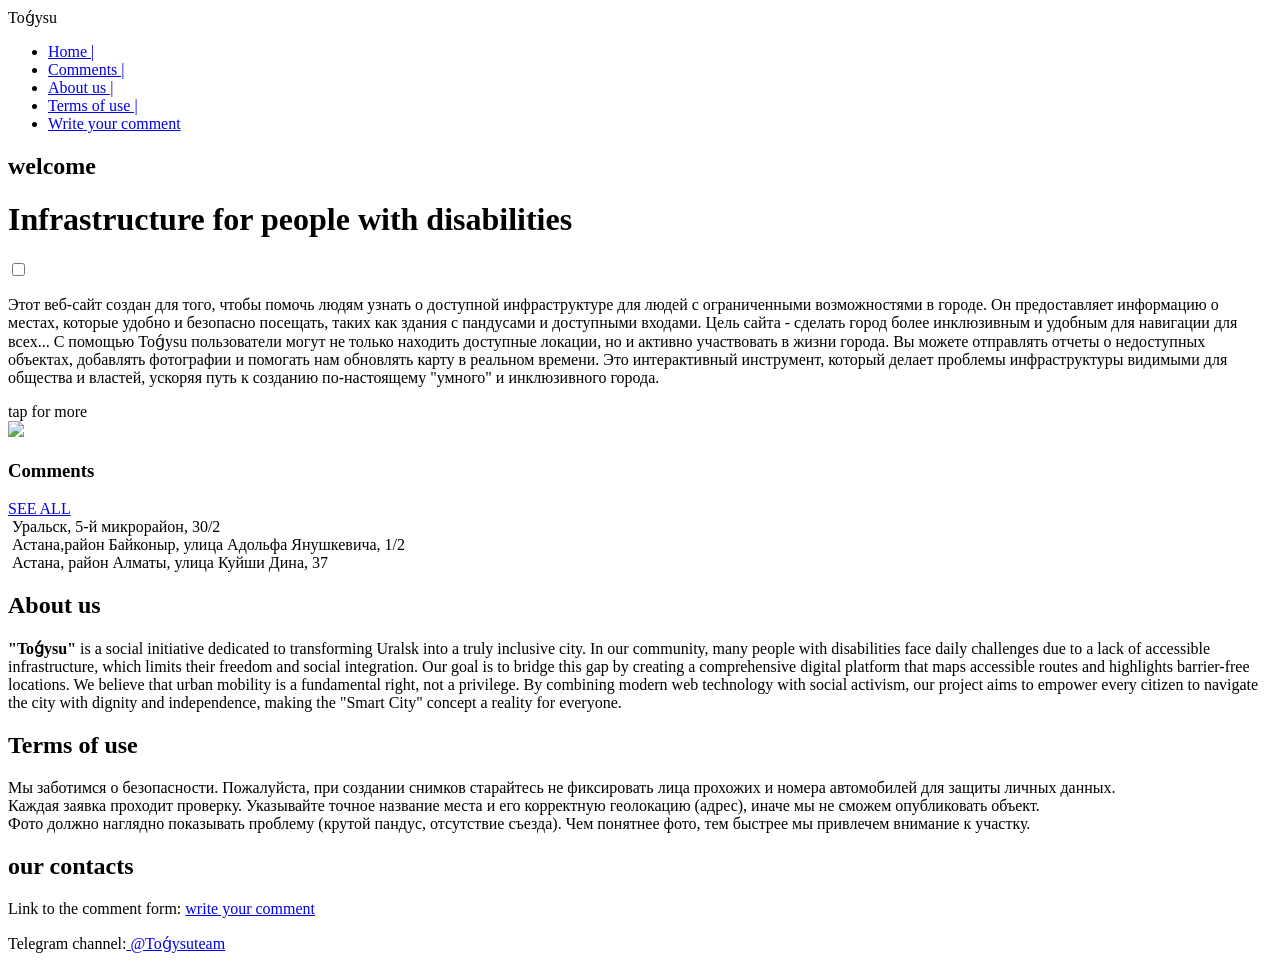
==== index.html @ ad3a80f7 "Update index.html" ====
<!DOCTYPE html>
<html lang="en">
<head>
    <meta charset="UTF-8">
    <meta name="viewport" content="width=device-width, initial-scale=1.0">
    <title>Infrastructure for people with disabilities</title>
    <script src="https://cdn.jsdelivr.net/npm/@tensorflow/tfjs"></script>
<script src="https://cdn.jsdelivr.net/npm/@tensorflow-models/coco-ssd"></script>

    <link rel="stylesheet" href="css/main.css">
</head>

<body>
    <div id="home" class="wrapper">
   <header class="container">
    <section class="id"><span class="logo"> Toǵysu</span>
    <nav>
        <ul>
            <li><a href="#home">Home  |</a></li>
            <li><a href="#comments">Comments  |</a></li>
            <li><a href="#about">About us  |</a></li>
            <li><a href="#terms">Terms of use  |</a></li>
            <li class="btn"><a href="#form"> Write your comment  </a></li>
        </ul>
    </nav>
</header>
<div class="hero container" data-reveal>
   <div class="hero--info" data-reveal>
    <h2>welcome</h2>
    <h1>Infrastructure for people with disabilities</h1>
    
    <input type="checkbox" id="text-toggle" class="toggle-input">
    
    <p class="text-content">
        Этот веб-сайт создан для того, чтобы помочь людям узнать о доступной инфраструктуре для людей с ограниченными возможностями в городе. Он предоставляет информацию о местах, которые удобно и безопасно посещать, таких как здания с пандусами и доступными входами. Цель сайта - сделать город более инклюзивным и удобным для навигации для всех...
        <span class="more-text"> 
            С помощью Toǵysu пользователи могут не только находить доступные локации, но и активно участвовать в жизни города. Вы можете отправлять отчеты о недоступных объектах, добавлять фотографии и помогать нам обновлять карту в реальном времени. Это интерактивный инструмент, который делает проблемы инфраструктуры видимыми для общества и властей, ускоряя путь к созданию по-настоящему "умного" и инклюзивного города.
        </span> 
    </p>
    
    <label for="text-toggle" class="btn">tap for more</label>
</div>
</section>
    <img src="C:\Users\Admin\Downloads\5300894837686443917 (2).webp"> 
</div>


    <div id="comments" class="container container-trending" data-reveal>
    
     <h3> Comments </h3>
    <a href="more.html" class="see-all"> SEE ALL</a>

    <div class="games">
        <div class="block">
            <img src="5359579179629877660.jpg" alt="">
            <span>Уральск, 5-й микрорайон, 30/2</span>
        </div>
        <div class="block">
            <img src="5361835033892689414.jpg" alt="">
            <span>Астана,район Байконыр, улица Адольфа Янушкевича, 1/2 </span>
        </div>
        <div class="block">
            <img src="5361835033892689412.jpg" alt="">
            <span> Астана, район Алматы, улица Куйши Дина, 37 
</span>
        </div>
        
    </div>
    
</div>
<div id="about" class="container big-text" >
    <h2> About us</h2>
    <p><b> "Toǵysu"</b> is a social initiative dedicated to transforming Uralsk into a truly inclusive city. In our community, many people with disabilities face daily challenges due to a lack of accessible infrastructure, which limits their freedom and social integration. Our goal is to bridge this gap by creating a comprehensive digital platform that maps accessible routes and highlights barrier-free locations. We believe that urban mobility is a fundamental right, not a privilege. By combining modern web technology with social activism, our project aims to empower every citizen to navigate the city with dignity and independence, making the "Smart City" concept a reality for everyone.</p>
</div>
<div class="container banner" data-reveal>
    <h2>Terms of use</h2>
 <div id="terms" class="terms">
    <div class="rules"> 
        <span>Мы заботимся о безопасности. Пожалуйста, при создании снимков старайтесь не фиксировать лица прохожих и номера автомобилей для защиты личных данных.</span>
    </div>

    <div class="rules"> 
        <span>Каждая заявка проходит проверку. Указывайте точное название места и его корректную геолокацию (адрес), иначе мы не сможем опубликовать объект.</span> 
    </div>

    <div class="rules"> 
        <span>Фото должно наглядно показывать проблему (крутой пандус, отсутствие съезда). Чем понятнее фото, тем быстрее мы привлечем внимание к участку.</span> 
    </div>

</div>
<div id="form" class="contacts" data-reveal> 
    <h2>our contacts</h2>
    <div class="form-link">  <p> Link to the comment form: <span><a href="https://dnxx6fyv.forms.app/bezymyannaya-forma"> write your comment </a></span>  </p>
   </div>
   <div class="teg"> <p> Telegram channel:<span><a href="https://t.me/Togysuteam"> @Toǵysuteam </a> </span>  </p>
   </div>
</div>
</div>
<script 
src="https://bot.jaicp.com/chatwidget/TwPglVoL:10b509827405f76565b2442eabb01452f3006299/justwidget.js" async>

 
document.addEventListener("DOMContentLoaded", function () {
    var items = document.querySelectorAll("[data-reveal]");
    if (!("IntersectionObserver" in window)) {
        items.forEach(function (el) { el.classList.add("is-visible"); });
        return;
    }

    var observer = new IntersectionObserver(function (entries) {
        entries.forEach(function (entry) {
            if (entry.isIntersecting) {
                entry.target.classList.add("is-visible");
                observer.unobserve(entry.target);
            }
        });
    }, { threshold: 0.14, rootMargin: "0px 0px -40px 0px" });

    items.forEach(function (el) { observer.observe(el); });
});
</script>
</body>
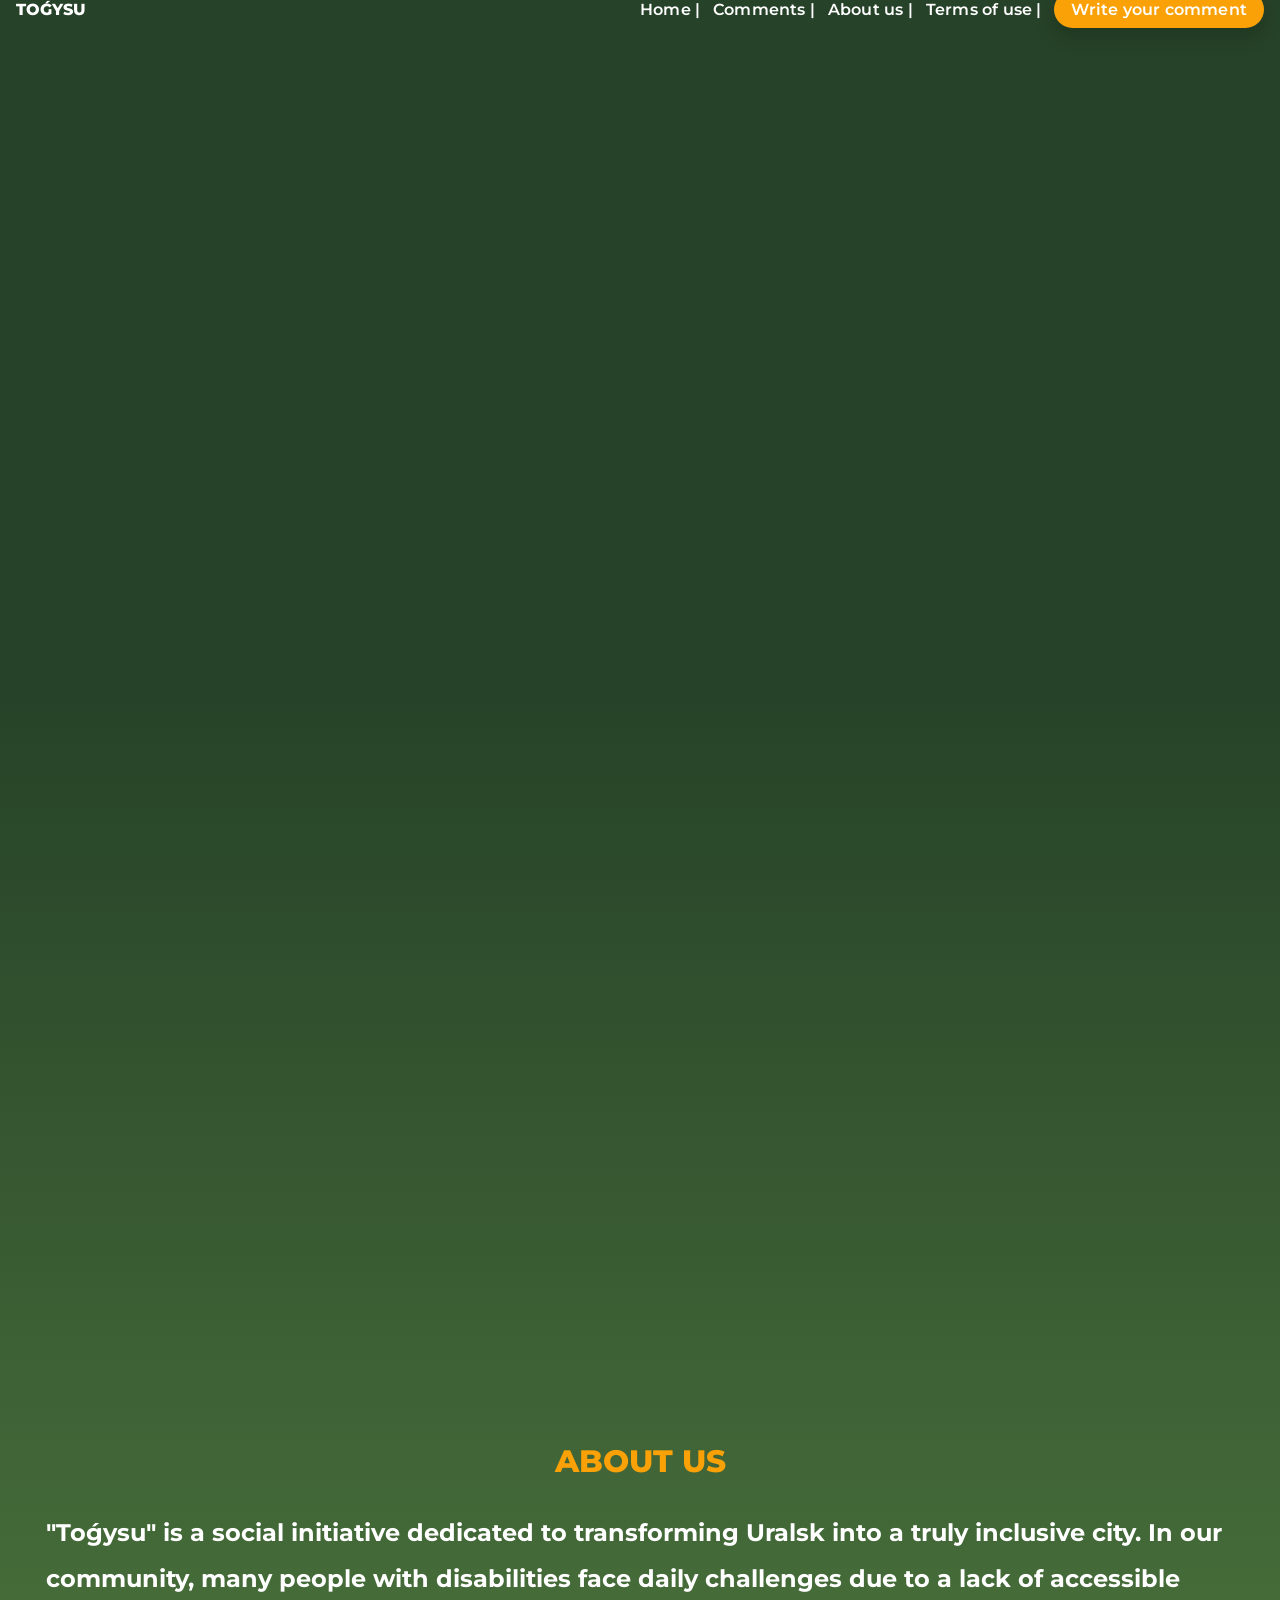
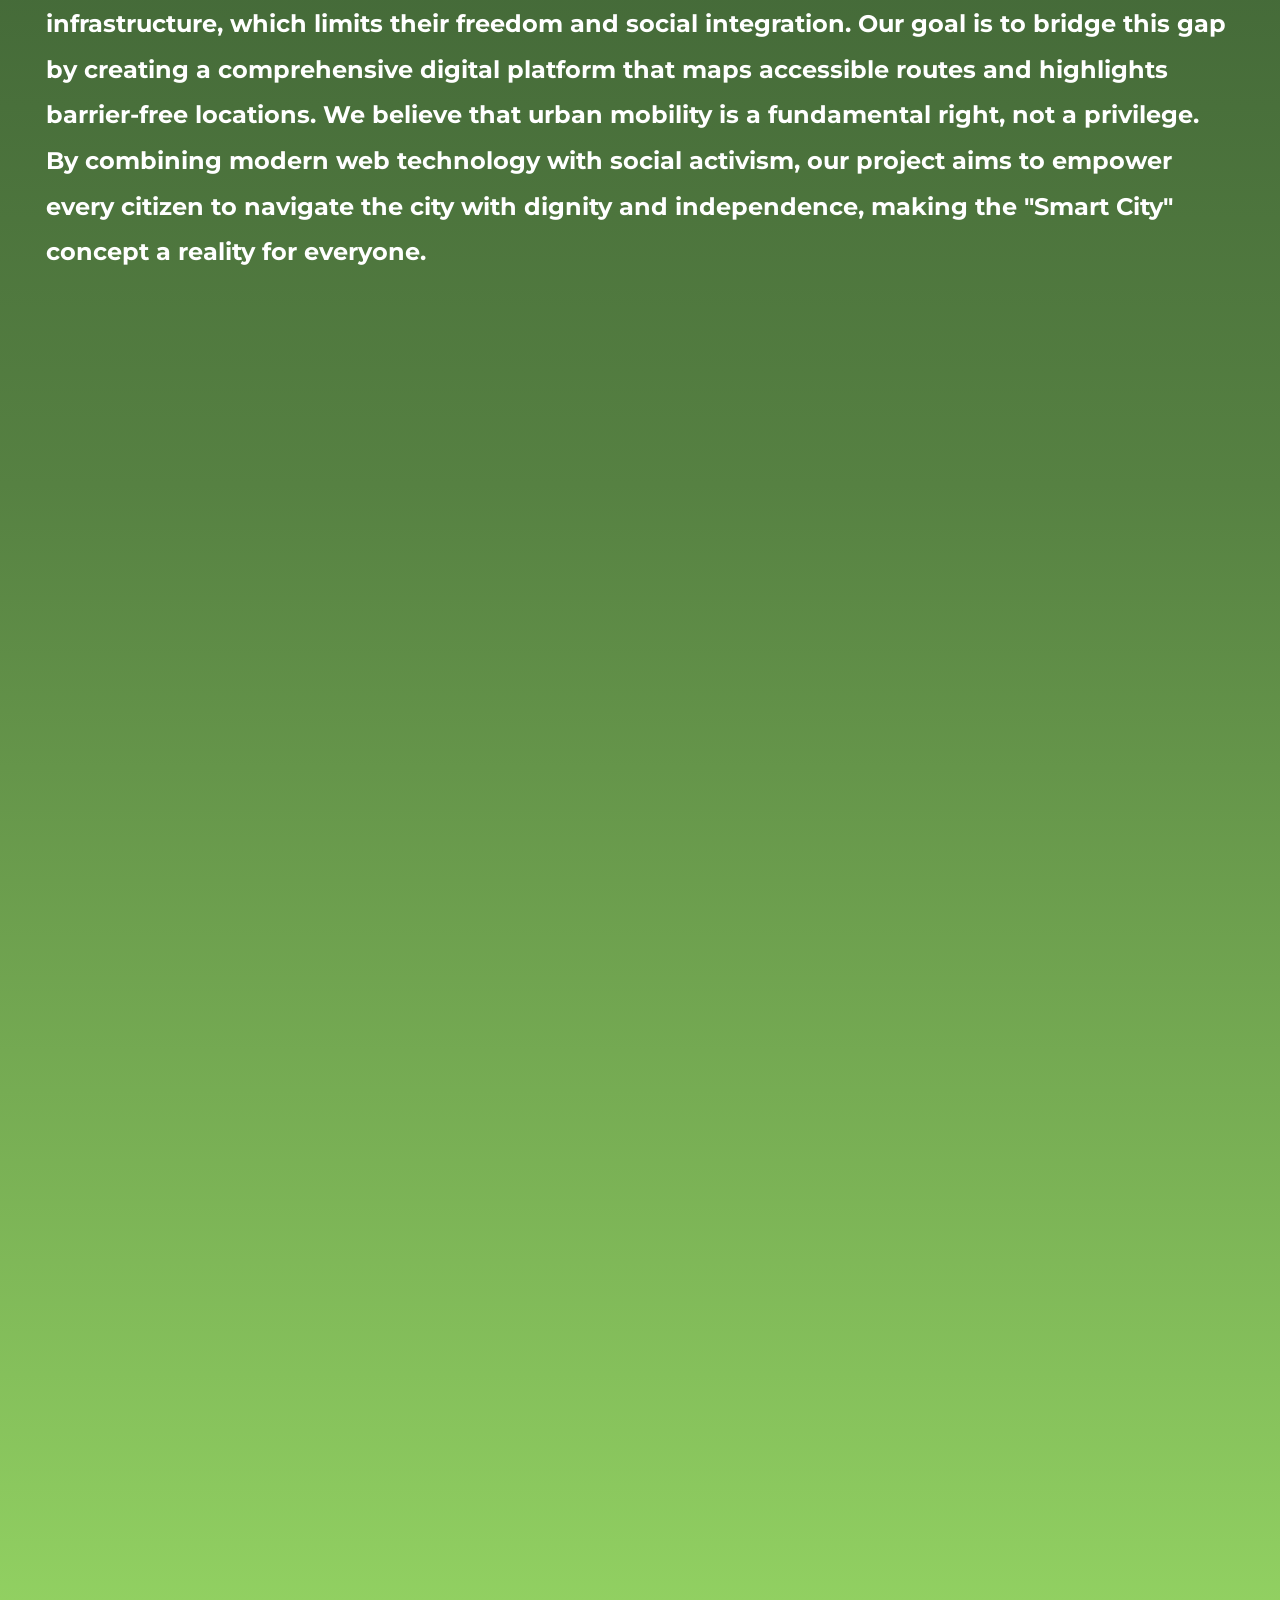
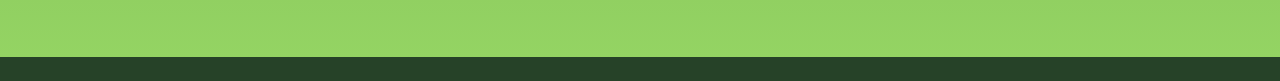
==== commit bfabf869: "Update index.html" ====
--- a/index.html
+++ b/index.html
@@ -7,7 +7,7 @@
     <script src="https://cdn.jsdelivr.net/npm/@tensorflow/tfjs"></script>
 <script src="https://cdn.jsdelivr.net/npm/@tensorflow-models/coco-ssd"></script>
 
-    <link rel="stylesheet" href="css/main.css">
+    <link rel="stylesheet" href="main.css">
 </head>
 
 <body>
@@ -41,7 +41,7 @@
     <label for="text-toggle" class="btn">tap for more</label>
 </div>
 </section>
-    <img src="C:\Users\Admin\Downloads\5300894837686443917 (2).webp"> 
+    <img src="5300894837686443917 (1).webp"> 
 </div>
 
 
@@ -51,15 +51,15 @@
     <a href="more.html" class="see-all"> SEE ALL</a>
 
     <div class="games">
-        <div class="block">
+        <div class="block" data-reveal>
             <img src="5359579179629877660.jpg" alt="">
             <span>Уральск, 5-й микрорайон, 30/2</span>
         </div>
-        <div class="block">
+        <div class="block" data-reveal>
             <img src="5361835033892689414.jpg" alt="">
             <span>Астана,район Байконыр, улица Адольфа Янушкевича, 1/2 </span>
         </div>
-        <div class="block">
+        <div class="block" data-reveal>
             <img src="5361835033892689412.jpg" alt="">
             <span> Астана, район Алматы, улица Куйши Дина, 37 
 </span>
--- a/main.css
+++ b/main.css
@@ -0,0 +1,512 @@
+@import url('https://fonts.googleapis.com/css2?family=Montserrat:ital,wght@0,100..900;1,100..900&family=Ubuntu:ital,wght@0,300;0,400;0,500;0,700;1,300;1,400;1,500;1,700&display=swap');
+ 
+
+* {
+    margin: 0;
+    padding: 0;
+  }
+  html {
+    scroll-behavior: smooth;
+}
+
+   body { 
+font-family: "Montserrat", sans-serif;
+font-weight: 400;
+color:#fff;
+font-size: 16px;
+} 
+a { text-decoration:none; }
+img {
+    max-width:100%;
+    height: auto;
+}
+
+html {
+    -webkit-text-size-adjust: 100%;
+    text-size-adjust: 100%;
+}
+
+body {
+    overflow-x: hidden;
+    background: linear-gradient(0deg, rgba(148, 212, 99, 1) 0%, rgba(86, 129, 66, 1) 36%, rgba(38, 66, 40, 1) 79%);
+}
+
+    .wrapper { 
+    background: transparent;
+ width: 100%;
+    }
+
+    .container {
+        width: 100%;
+        max-width: 1400px;
+        margin: 0 auto;
+        padding: 0 16px;
+        box-sizing: border-box;
+    }
+    header {
+        padding: 50px 0;
+    }
+ header .logo {
+    text-transform: uppercase;
+    font-size: 29;
+    font-weight: 800; }
+    header nav {
+        float: right;
+        width:50%;
+    }
+    header nav ul {
+        list-style: none;
+        display: flex;
+        justify-content: space-between;
+        z-index: 2;
+        position: relative;
+    }
+
+    header nav ul li {
+        display:inline-block;
+    }
+
+    header nav ul li a {
+        text-decoration: none;
+        color:#fff;
+        font-weight: 600;
+        letter-spacing: 0.2px;
+        transition: color 0.3s ease;
+    }
+    header nav ul li:not(.active):not(.btn) a:hover {
+border-bottom: 5px solid #faa107;
+    } 
+
+header nav ul li.btn a{
+   background:#faa107;
+   padding: 9px 17px;
+   border-radius: 999px;
+   transition: all 500ms ease; 
+   box-shadow: 0 8px 20px rgba(0, 0, 0, 0.18);
+}
+header nav ul li.btn a:hover 
+{ background:#a44e08; }
+
+.hero {
+    padding-bottom: 100px;
+    position:relative;
+    z-index: 1;
+}
+
+.hero--info {
+    width:530px;
+    padding-top: 70px;
+}
+
+.hero--info h2 {
+    color:#a44e08;
+    font-size:20px;
+    font-weight:600;
+}
+.hero--info h1 {
+    font-size:50px;
+    font-weight:600;
+    line-height: 1.12;
+    text-wrap: balance;
+}
+
+.toggle-input {
+    display: none;
+}
+
+
+.more-text {
+    display: block;
+    max-height: 0;
+    opacity: 0;
+    overflow: hidden;
+    transition: all 0.6s ease;
+}
+
+
+.toggle-input:checked ~ .text-content .more-text {
+    max-height: 500px; 
+    opacity: 1;
+    margin-top: 10px;
+}
+
+.toggle-input:checked ~ .btn {
+    display: none;
+}
+
+.hero--info p {
+    font-weight: 500;
+    line-height: 170%;
+    margin: 30px 0;
+    max-width: 65ch;
+}
+
+.hero--info .btn {
+    display: inline-block;
+    background: #faa107;
+    color: #fff;
+    border-radius: 50px;
+    padding: 15px 30px;
+    border: 0;
+    cursor: pointer; 
+    transition: transform 0.3s ease, box-shadow 0.3s ease, background-color 0.3s ease;
+    font-size: 17px;
+    text-align: center;
+}
+.hero--info .btn:hover {
+    cursor:pointer;
+    transform: translateY(-2px);
+    box-shadow: 0 12px 24px rgba(0, 0, 0, 0.25);
+}
+
+.hero img {
+    position:absolute;
+    top: 100px;
+    right: 180px;
+    width: 500px;
+    transition: all 500ms ease;
+}
+ .hero img:hover 
+{
+transform: scale(1.10);}
+
+.games .block img {
+     width: 100%;
+     max-width: 450px;
+     height: 310px;
+    border-radius: 20px;
+    margin: 0 auto;
+    object-fit: cover;
+    transition: transform 0.4s ease, filter 0.4s ease;
+}
+
+.container-trending {
+    padding-top: 50px ;
+}
+.container-trending h3 {
+    font-weight:600;
+    font-size: 31px;  
+    text-transform: uppercase;
+}
+.container-trending .see-all {
+    color: #fff;
+    background:#0e2d0a;
+    border-radius: 20px;
+    padding:12px 23px;
+    float: left;
+    display: block;
+    transition: all 500ms ease;
+    margin-top: 40px;
+ }
+    .container-trending .see-all:hover 
+{ background:#a44e08; 
+transform: scale(1.10);}
+.container-trending .games {
+    display: flex;
+    flex-wrap: wrap;
+    justify-content: space-between;
+    width:100%;
+    padding: 50px 0;
+}
+.container-trending .games .block {
+    width: 23.5%; 
+    margin-bottom: 30px;
+    background: rgba(255, 255, 255, 0.08);
+    backdrop-filter: blur(5px);
+    -webkit-backdrop-filter: blur(5px);
+    border: 1px solid rgba(255, 255, 255, 0.15);
+    border-radius: 20px;
+    padding: 14px;
+    box-shadow: 0 10px 26px rgba(0, 0, 0, 0.2);
+    transition: transform 0.3s ease, box-shadow 0.3s ease;
+}
+.container-trending .games .block:hover {
+    transform: translateY(-6px);
+    box-shadow: 0 16px 30px rgba(0, 0, 0, 0.24);
+}
+
+.container-trending .games .block:hover img {
+    transform: scale(1.03);
+    filter: saturate(1.05);
+}
+.container-trending .games span { 
+    display:block;
+    text-align: center;
+    margin-top: 20px;
+font-size: 22px;
+line-height: 1.45; }
+    .container-trending .games span img {
+        position:relative;
+        top: 5px;
+        margin-right: 7px;
+    }
+    .big-text h2 {
+        margin-top: 0;
+        text-align: center;
+          font-weight:800;
+    font-size: 31px;
+      text-transform: uppercase;
+      color:#faa107;
+    }
+    .big-text p {
+     font-weight:700;
+    line-height: 190%;
+    margin: 30px;
+font-size: 24px; }
+
+.banner {
+    padding: 80px 0;
+}
+ .banner h2 {
+       text-align: center;
+          font-weight:800;
+    font-size: 31px;
+      text-transform: uppercase;
+      margin-bottom: 50px;
+      color: #faa107;
+ }
+ .banner p {
+   font-weight:500;
+    line-height: 170%;
+    margin: 30px;
+font-size: 20px;
+ }
+ .banner img {
+    width: 100%;
+    height: auto;
+ }
+ .terms {
+    display: flex;
+    justify-content: space-between;
+    gap: 30px;
+    max-width: 1500px;
+    margin: 0 auto;
+ }
+ .rules { 
+    flex: 1;
+    background:rgba(255, 255, 255, 0.1) ;
+    padding: 20px;
+    border-radius: 16px;
+    line-height: 1.5;
+    border: 1px solid rgba(255, 255, 255, 0.13);
+    box-shadow: 0 8px 20px rgba(0, 0, 0, 0.15);
+ }
+ .rules span{
+    display: block;
+    font-weight:600;
+    line-height: 170%;
+    margin: 10px 30px;
+font-size: 30px;
+ }
+ .contacts {
+    margin-top: 80px;
+    text-align: left;
+    flex: 1;
+    background:rgba(255, 255, 255, 0.1) ;
+    padding: 20px;
+    border-radius: 16px;
+    border: 1px solid rgba(255, 255, 255, 0.13);
+    box-shadow: 0 8px 20px rgba(0, 0, 0, 0.15);
+ }
+.teg {
+    flex: 1;
+    background:rgba(255, 255, 255, 0.1) ;
+    padding: 20px;
+    border-radius: 14px;
+}
+ .teg p {
+    color: #fff;
+    font-size: 30px;
+    font-weight: 700;
+ margin-bottom: 0 ;
+ line-height: 1;
+
+ }
+ .teg span {
+    font-size: 40px;
+    font-weight: 700 ;
+    color: #fff;
+    margin: 5px 20px;
+    color:#faa107;
+ }
+ .form-link {
+    flex: 1;
+    background:rgba(255, 255, 255, 0.1) ;
+    padding: 20px;
+    border-radius: 14px;
+    margin-top: 20px;
+ }
+
+[data-reveal] {
+    opacity: 0;
+    transform: translateY(24px);
+    transition: opacity 0.7s ease, transform 0.7s ease;
+    will-change: opacity, transform;
+}
+
+[data-reveal].is-visible {
+    opacity: 1;
+    transform: translateY(0);
+}
+ .form-link p {
+color: #fff;
+    font-size: 30px;
+    font-weight: 700;
+ margin-bottom: 0;
+ line-height: 1;
+
+ }
+ .form-link span {
+     font-size: 40px;
+    font-weight: 700 ;
+    color: #fff;
+    margin: 5px 20px;
+    color:#faa107;
+ }
+ 
+@media (max-width: 768px) {
+.container {
+    padding-left: 20px;
+    padding-right: 10px;
+}
+    header {
+        padding: 50px 0;
+    }
+
+    header nav {
+        float: none;
+        width: 100%;
+    }
+
+     header nav ul {
+        flex-direction: row;
+        flex-wrap: wrap; 
+        justify-content: flex-start;
+        column-gap: 10px;
+        row-gap: 14px; 
+        margin-top: 10px;
+    }
+
+    .hero {
+        padding-bottom: 40px;
+    }
+
+    .hero--info {
+        width: auto;
+        padding-top: 30px;
+    }
+
+    .hero--info h2 {
+        font-size: 16px;
+    }
+
+    .hero--info h1 {
+        font-size: 32px;
+    }
+
+    .hero--info p {
+        margin: 16px 0;
+        font-size: 15px;
+        line-height: 1.6;
+    }
+
+    .hero--info .btn {
+        font-size: 15px;
+        padding: 12px 22px;
+    }
+
+    .hero img {
+        display: none;
+    }
+
+    .container-trending {
+        padding-top: 28px;
+    }
+
+    .container-trending h3 {
+        font-size: 22px;
+    }
+
+    .container-trending .see-all {
+        float: none;
+        margin-top: 12px;
+        width: fit-content;
+        margin-bottom: 20px;
+    }
+
+    .container-trending .games {
+        flex-direction: column;
+        align-items: center;
+        gap: 24px;
+        padding: 24px 0;
+    }
+
+    .container-trending .games .block {
+        width: 100%;
+        max-width: 450px;
+    }
+
+    .container-trending .games span {
+        font-size: 17px;
+        margin-top: 14px;
+    }
+
+    .big-text h2 {
+        font-size: 22px;
+    }
+
+    .big-text p {
+        font-size: 15px;
+        margin: 16px;
+        line-height: 1.8;
+    }
+
+    .banner {
+        padding: 40px 0;
+    }
+
+    .banner h2 {
+        font-size: 22px;
+        margin-bottom: 20px;
+    }
+
+    .banner p {
+        font-size: 16px;
+        margin: 16px;
+    }
+
+    .terms {
+        flex-direction: column;
+        gap: 20px;
+    }
+
+    .rules span {
+        font-size: 15px;
+        margin: 10px 0;
+    }
+
+    .contacts {
+        margin-top: 40px;
+    }
+
+    .teg p {
+        font-size: 15px;
+        line-height: 1.4;
+        margin-bottom: 8px;
+    }
+
+    .teg span {
+        font-size: 18px;
+        margin: 5px 0;
+    }
+
+    .form-link p {
+        font-size: 15px;
+        line-height: 1.5;
+    }
+
+    .form-link span {
+        font-size: 18px;
+        margin: 5px 0;
+    }
+}
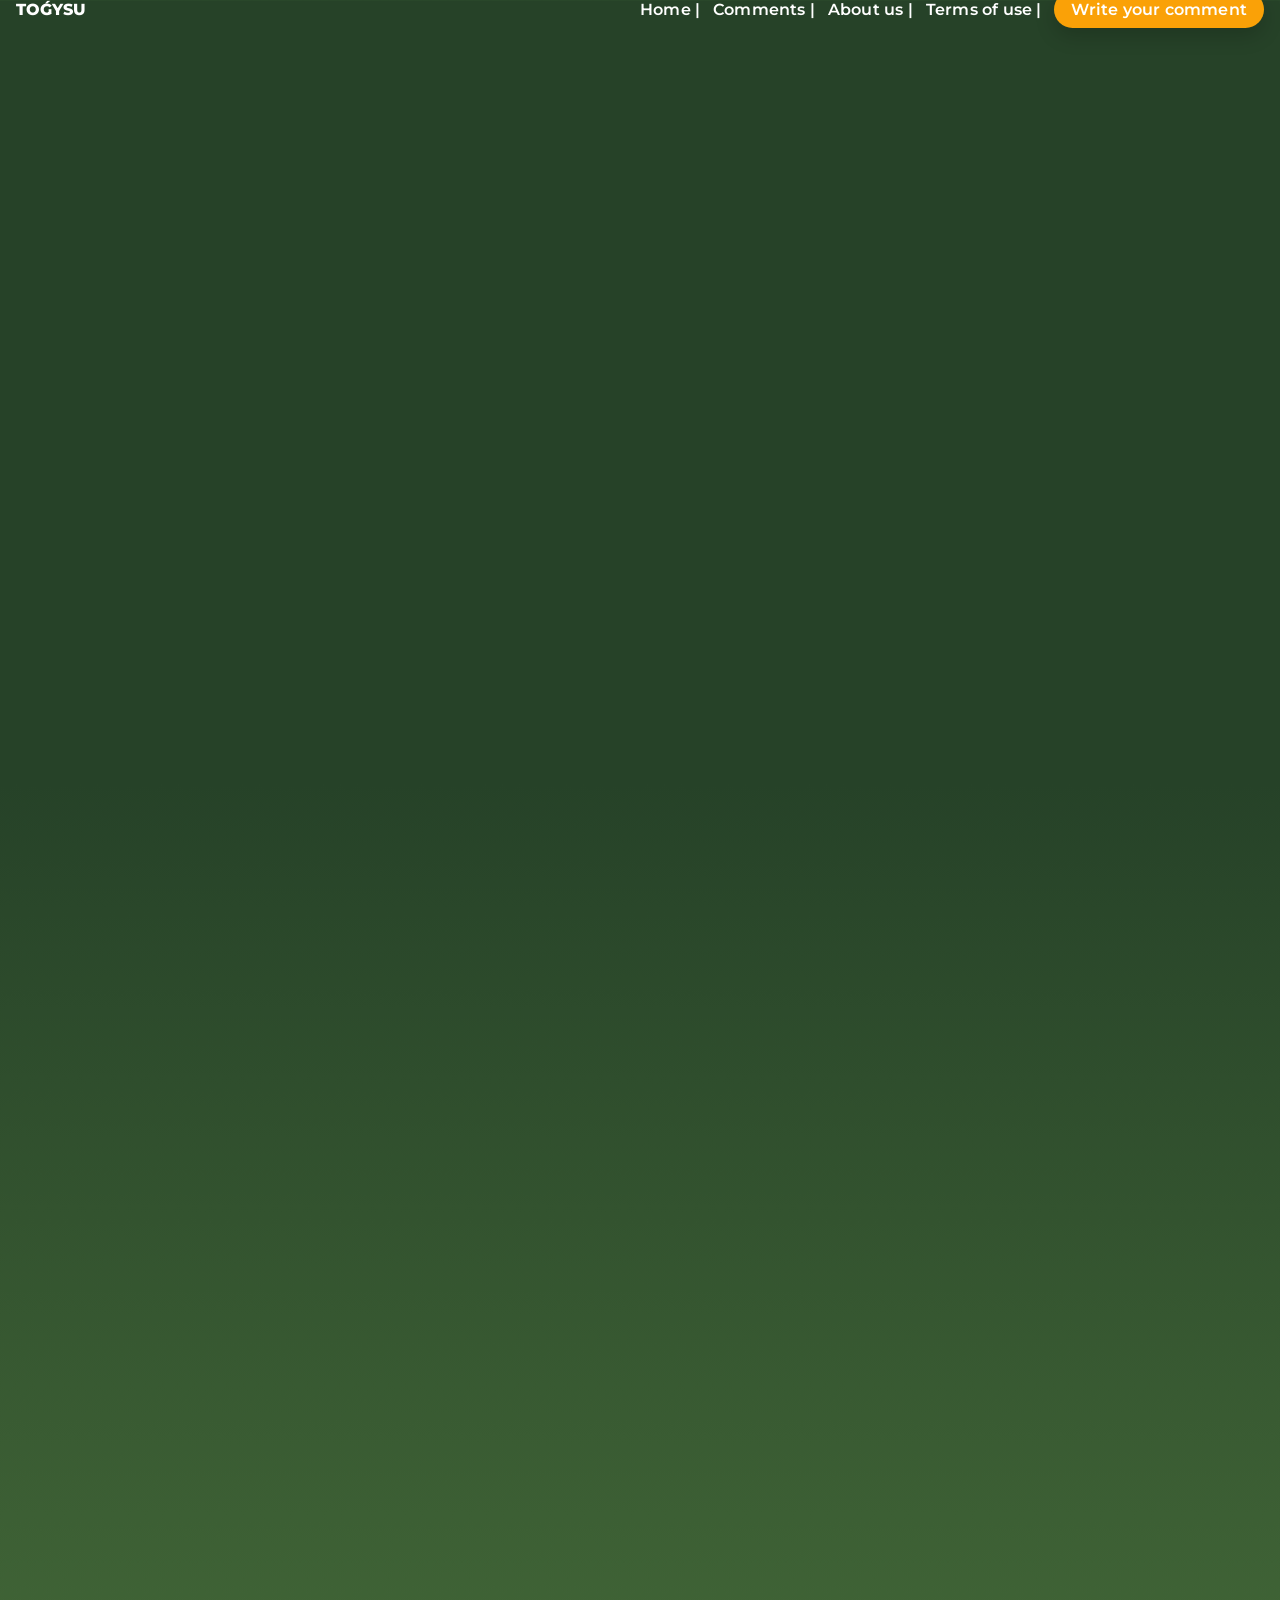
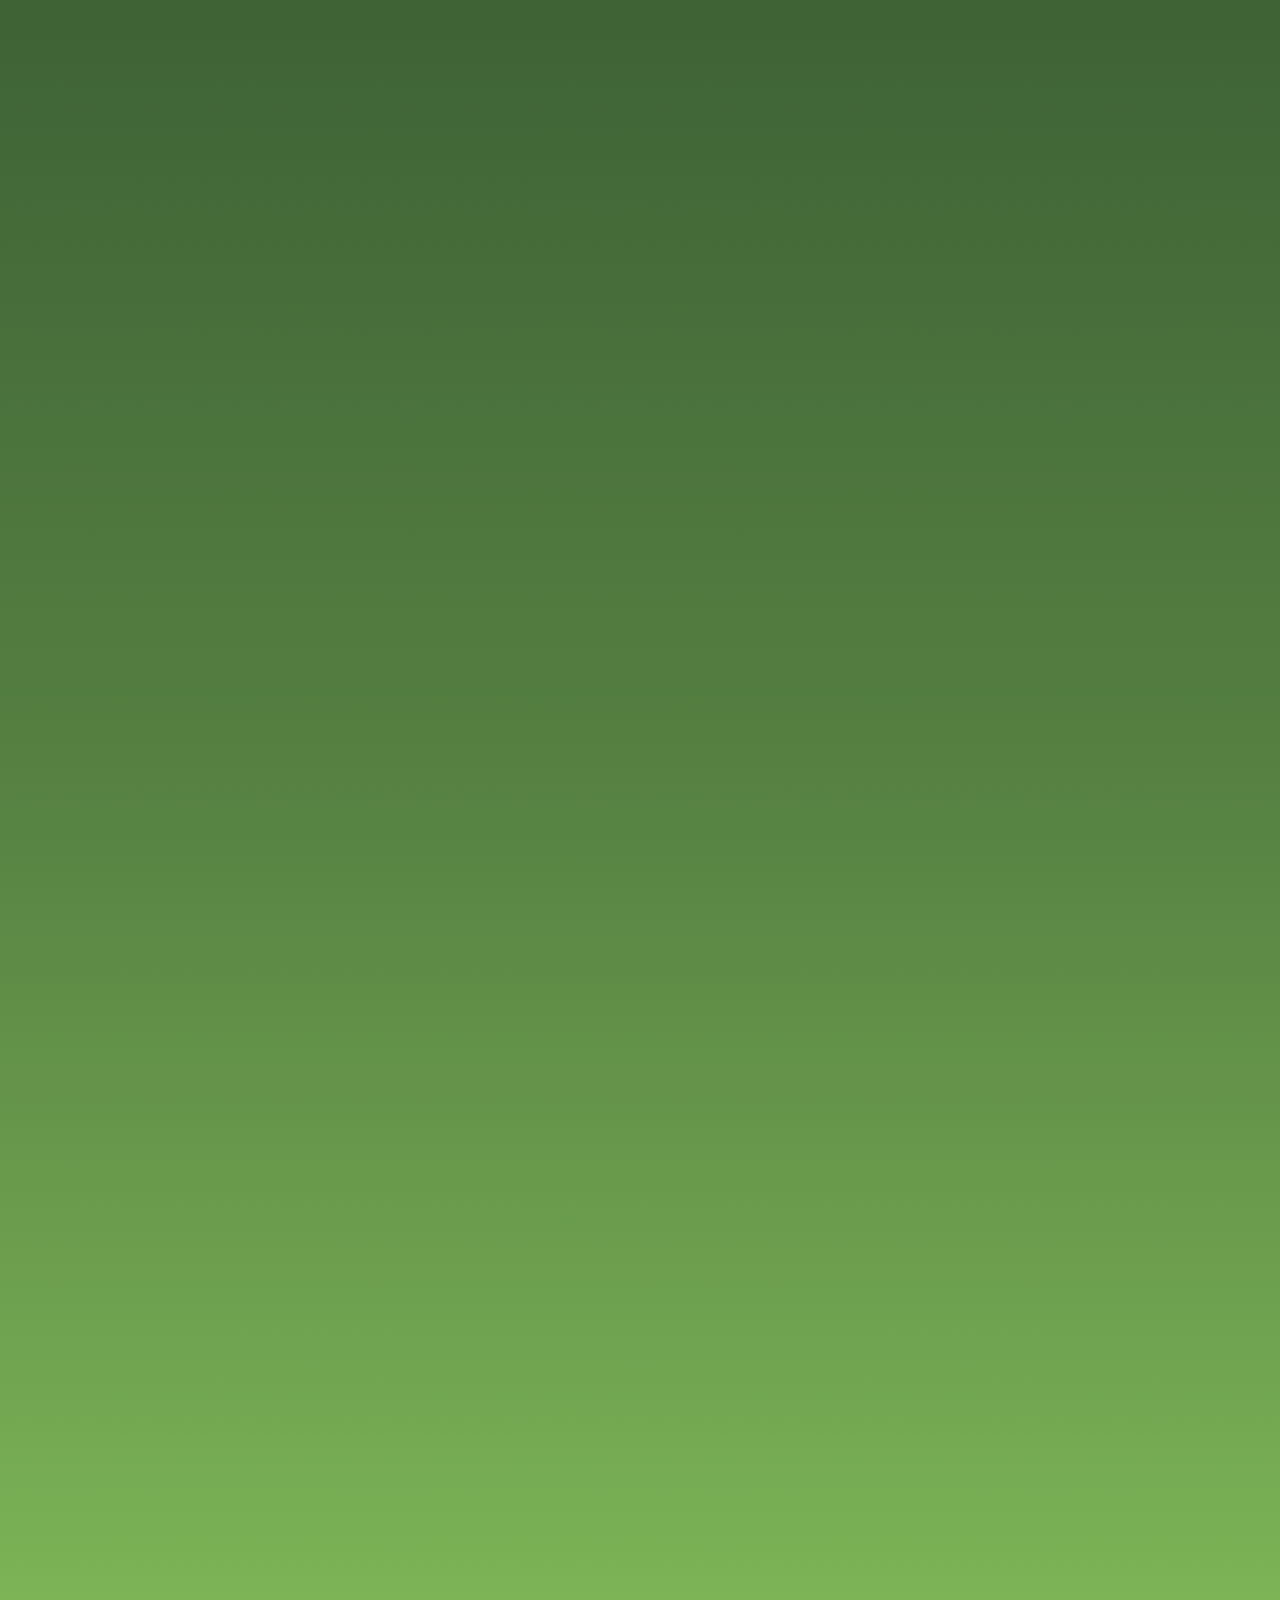
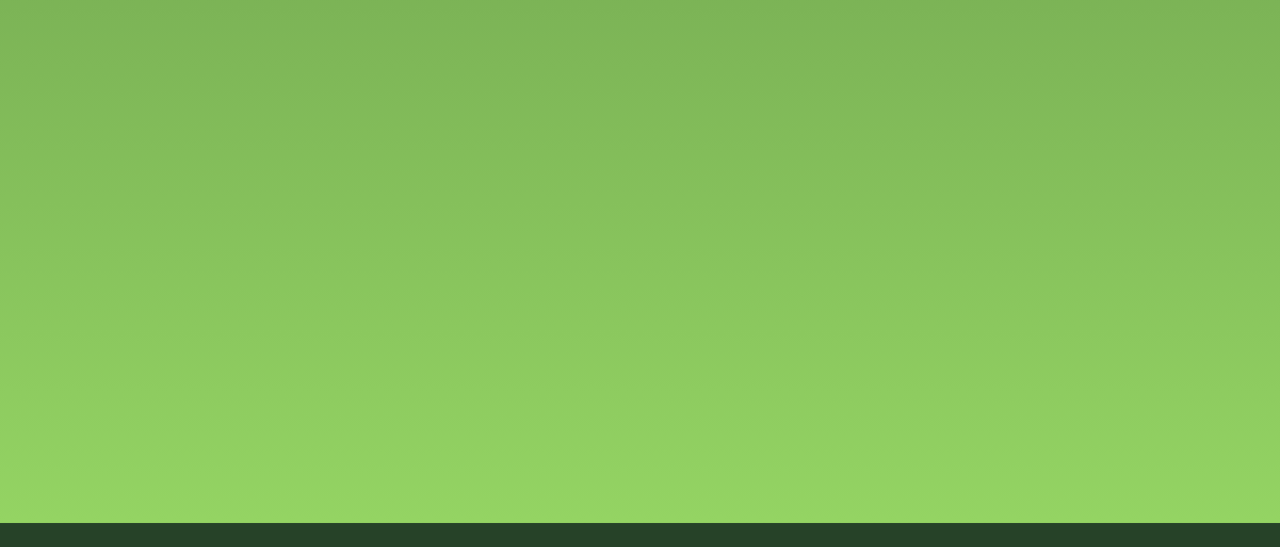
==== commit 5c8de023: "Update index.html" ====
--- a/index.html
+++ b/index.html
@@ -16,16 +16,16 @@
     <section class="id"><span class="logo"> Toǵysu</span>
     <nav>
         <ul>
-            <li><a href="#home">Home  |</a></li>
-            <li><a href="#comments">Comments  |</a></li>
-            <li><a href="#about">About us  |</a></li>
-            <li><a href="#terms">Terms of use  |</a></li>
-            <li class="btn"><a href="#form"> Write your comment  </a></li>
+            <li><a href="#home">Home |</a></li>
+            <li><a href="#comments">Comments |</a></li>
+            <li><a href="#about">About us |</a></li>
+            <li><a href="#terms">Terms of use |</a></li>
+            <li class="btn"><a href="#form"> Write your comment</a></li>
         </ul>
     </nav>
 </header>
 <div class="hero container" data-reveal>
-   <div class="hero--info" data-reveal>
+   <div class="hero--info">
     <h2>welcome</h2>
     <h1>Infrastructure for people with disabilities</h1>
     
@@ -48,29 +48,32 @@
     <div id="comments" class="container container-trending" data-reveal>
     
      <h3> Comments </h3>
-    <a href="more.html" class="see-all"> SEE ALL</a>
+    
 
     <div class="games">
-        <div class="block" data-reveal>
+        <div class="block">
+            <img src="5359579179629877662.jpg" alt="">
+            <span>Уральск, Проспект Абулхаир хана, 87/1</span>
+        </div>
+        <div class="block">
             <img src="5359579179629877660.jpg" alt="">
             <span>Уральск, 5-й микрорайон, 30/2</span>
         </div>
-        <div class="block" data-reveal>
+        <div class="block">
             <img src="5361835033892689414.jpg" alt="">
             <span>Астана,район Байконыр, улица Адольфа Янушкевича, 1/2 </span>
         </div>
-        <div class="block" data-reveal>
+        <div class="block">
             <img src="5361835033892689412.jpg" alt="">
             <span> Астана, район Алматы, улица Куйши Дина, 37 
 </span>
         </div>
-        
+        <a href="more.html" class="see-all"> SEE ALL</a>
     </div>
-    
 </div>
-<div id="about" class="container big-text" >
+<div id="about" class="container big-text" data-reveal>
     <h2> About us</h2>
-    <p><b> "Toǵysu"</b> is a social initiative dedicated to transforming Uralsk into a truly inclusive city. In our community, many people with disabilities face daily challenges due to a lack of accessible infrastructure, which limits their freedom and social integration. Our goal is to bridge this gap by creating a comprehensive digital platform that maps accessible routes and highlights barrier-free locations. We believe that urban mobility is a fundamental right, not a privilege. By combining modern web technology with social activism, our project aims to empower every citizen to navigate the city with dignity and independence, making the "Smart City" concept a reality for everyone.</p>
+    <p><b> «Toǵysu»</b>  — это социальная инициатива, направленная на превращение Уральска в по-настоящему инклюзивный город. В нашем сообществе многие люди с инвалидностью ежедневно сталкиваются с трудностями из-за отсутствия доступной инфраструктуры, что ограничивает их свободу и социальную интеграцию. Наша цель — преодолеть этот разрыв, создав комплексную цифровую платформу, которая отображает доступные маршруты и выделяет безбарьерные места. Мы считаем, что городская мобильность — это фундаментальное право, а не привилегия. Сочетая современные веб-технологии с социальной активностью, наш проект направлен на то, чтобы дать возможность каждому гражданину с достоинством и независимостью передвигаться по городу, воплощая концепцию «умного города» в реальность для всех.</p>
 </div>
 <div class="container banner" data-reveal>
     <h2>Terms of use</h2>
@@ -88,18 +91,16 @@
     </div>
 
 </div>
-<div id="form" class="contacts" data-reveal> 
+<div id="form" class="contacts"> 
     <h2>our contacts</h2>
-    <div class="form-link">  <p> Link to the comment form: <span><a href="https://dnxx6fyv.forms.app/bezymyannaya-forma"> write your comment </a></span>  </p>
+   <div class="teg">  <p> Link to the comment form: <span><a href="https://dnxx6fyv.forms.app/bezymyannaya-forma"> Tap the link </a></span>  </p>
    </div>
-   <div class="teg"> <p> Telegram channel:<span><a href="https://t.me/Togysuteam"> @Toǵysuteam </a> </span>  </p>
+    <div class="teg"><p> Telegram channel:<span><a href="https://t.me/Togysuteam"> @Toǵysuteam </a> </span>  </p>
    </div>
 </div>
 </div>
 <script 
 src="https://bot.jaicp.com/chatwidget/TwPglVoL:10b509827405f76565b2442eabb01452f3006299/justwidget.js" async>
-
- 
 document.addEventListener("DOMContentLoaded", function () {
     var items = document.querySelectorAll("[data-reveal]");
     if (!("IntersectionObserver" in window)) {
@@ -117,6 +118,6 @@
     }, { threshold: 0.14, rootMargin: "0px 0px -40px 0px" });
 
     items.forEach(function (el) { observer.observe(el); });
-});
+})
 </script>
 </body>
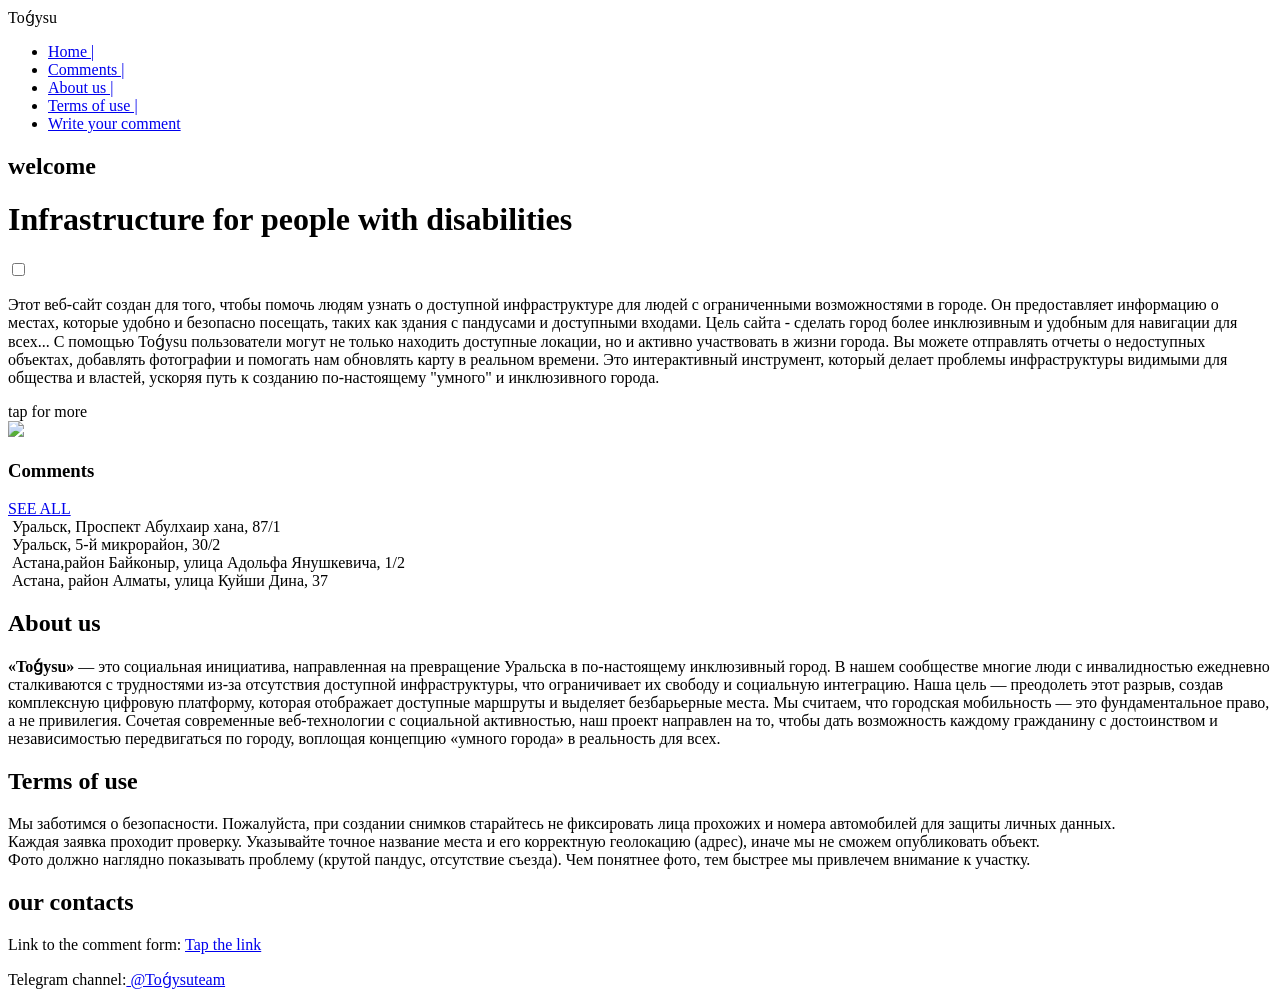
==== commit ae35b578: "Update index.html" ====
--- a/index.html
+++ b/index.html
@@ -7,14 +7,15 @@
     <script src="https://cdn.jsdelivr.net/npm/@tensorflow/tfjs"></script>
 <script src="https://cdn.jsdelivr.net/npm/@tensorflow-models/coco-ssd"></script>
 
-    <link rel="stylesheet" href="main.css">
+    <link rel="stylesheet" href="css/main.css">
 </head>
 
 <body>
     <div id="home" class="wrapper">
-   <header class="container">
-    <section class="id"><span class="logo"> Toǵysu</span>
-    <nav>
+   <header class="site-header">
+    <div class="container header-inner">
+    <section class="id"><span class="logo"> Toǵysu</span></section>
+    <nav aria-label="Основная навигация">
         <ul>
             <li><a href="#home">Home |</a></li>
             <li><a href="#comments">Comments |</a></li>
@@ -23,6 +24,7 @@
             <li class="btn"><a href="#form"> Write your comment</a></li>
         </ul>
     </nav>
+    </div>
 </header>
 <div class="hero container" data-reveal>
    <div class="hero--info">
@@ -40,35 +42,34 @@
     
     <label for="text-toggle" class="btn">tap for more</label>
 </div>
-</section>
-    <img src="5300894837686443917 (1).webp"> 
+    <img src="C:\Users\Admin\Downloads\5300894837686443917 (1).webp"> 
 </div>
 
 
     <div id="comments" class="container container-trending" data-reveal>
-    
-     <h3> Comments </h3>
-    
+    <div class="comments-head">
+     <h3 data-reveal> Comments </h3>
+     <a href="more.html" class="see-all" data-reveal> SEE ALL</a>
+    </div>
 
     <div class="games">
-        <div class="block">
+        <div class="block" data-reveal>
             <img src="5359579179629877662.jpg" alt="">
             <span>Уральск, Проспект Абулхаир хана, 87/1</span>
         </div>
-        <div class="block">
+        <div class="block" data-reveal>
             <img src="5359579179629877660.jpg" alt="">
             <span>Уральск, 5-й микрорайон, 30/2</span>
         </div>
-        <div class="block">
+        <div class="block" data-reveal>
             <img src="5361835033892689414.jpg" alt="">
             <span>Астана,район Байконыр, улица Адольфа Янушкевича, 1/2 </span>
         </div>
-        <div class="block">
+        <div class="block" data-reveal>
             <img src="5361835033892689412.jpg" alt="">
             <span> Астана, район Алматы, улица Куйши Дина, 37 
 </span>
         </div>
-        <a href="more.html" class="see-all"> SEE ALL</a>
     </div>
 </div>
 <div id="about" class="container big-text" data-reveal>
@@ -76,32 +77,44 @@
     <p><b> «Toǵysu»</b>  — это социальная инициатива, направленная на превращение Уральска в по-настоящему инклюзивный город. В нашем сообществе многие люди с инвалидностью ежедневно сталкиваются с трудностями из-за отсутствия доступной инфраструктуры, что ограничивает их свободу и социальную интеграцию. Наша цель — преодолеть этот разрыв, создав комплексную цифровую платформу, которая отображает доступные маршруты и выделяет безбарьерные места. Мы считаем, что городская мобильность — это фундаментальное право, а не привилегия. Сочетая современные веб-технологии с социальной активностью, наш проект направлен на то, чтобы дать возможность каждому гражданину с достоинством и независимостью передвигаться по городу, воплощая концепцию «умного города» в реальность для всех.</p>
 </div>
 <div class="container banner" data-reveal>
-    <h2>Terms of use</h2>
+    <h2 data-reveal>Terms of use</h2>
  <div id="terms" class="terms">
-    <div class="rules"> 
+    <div class="rules" data-reveal> 
         <span>Мы заботимся о безопасности. Пожалуйста, при создании снимков старайтесь не фиксировать лица прохожих и номера автомобилей для защиты личных данных.</span>
     </div>
 
-    <div class="rules"> 
+    <div class="rules" data-reveal> 
         <span>Каждая заявка проходит проверку. Указывайте точное название места и его корректную геолокацию (адрес), иначе мы не сможем опубликовать объект.</span> 
     </div>
 
-    <div class="rules"> 
+    <div class="rules" data-reveal> 
         <span>Фото должно наглядно показывать проблему (крутой пандус, отсутствие съезда). Чем понятнее фото, тем быстрее мы привлечем внимание к участку.</span> 
     </div>
 
 </div>
-<div id="form" class="contacts"> 
-    <h2>our contacts</h2>
-   <div class="teg">  <p> Link to the comment form: <span><a href="https://dnxx6fyv.forms.app/bezymyannaya-forma"> Tap the link </a></span>  </p>
+<div id="form" class="contacts" data-reveal> 
+    <h2 data-reveal>our contacts</h2>
+   <div class="teg" data-reveal>  <p> Link to the comment form: <span><a href="https://dnxx6fyv.forms.app/bezymyannaya-forma"> Tap the link </a></span>  </p>
    </div>
-    <div class="teg"><p> Telegram channel:<span><a href="https://t.me/Togysuteam"> @Toǵysuteam </a> </span>  </p>
+    <div class="teg" data-reveal><p> Telegram channel:<span><a href="https://t.me/Togysuteam"> @Toǵysuteam </a> </span>  </p>
    </div>
 </div>
 </div>
 <script 
 src="https://bot.jaicp.com/chatwidget/TwPglVoL:10b509827405f76565b2442eabb01452f3006299/justwidget.js" async>
+
+</script>
+<script>
 document.addEventListener("DOMContentLoaded", function () {
+    var bar = document.querySelector(".site-header");
+    if (bar) {
+        var onScroll = function () {
+            bar.classList.toggle("is-scrolled", window.scrollY > 12);
+        };
+        onScroll();
+        window.addEventListener("scroll", onScroll, { passive: true });
+    }
+
     var items = document.querySelectorAll("[data-reveal]");
     if (!("IntersectionObserver" in window)) {
         items.forEach(function (el) { el.classList.add("is-visible"); });
@@ -115,9 +128,9 @@
                 observer.unobserve(entry.target);
             }
         });
-    }, { threshold: 0.14, rootMargin: "0px 0px -40px 0px" });
+    }, { threshold: 0.12, rootMargin: "0px 0px -32px 0px" });
 
     items.forEach(function (el) { observer.observe(el); });
-})
+});
 </script>
 </body>
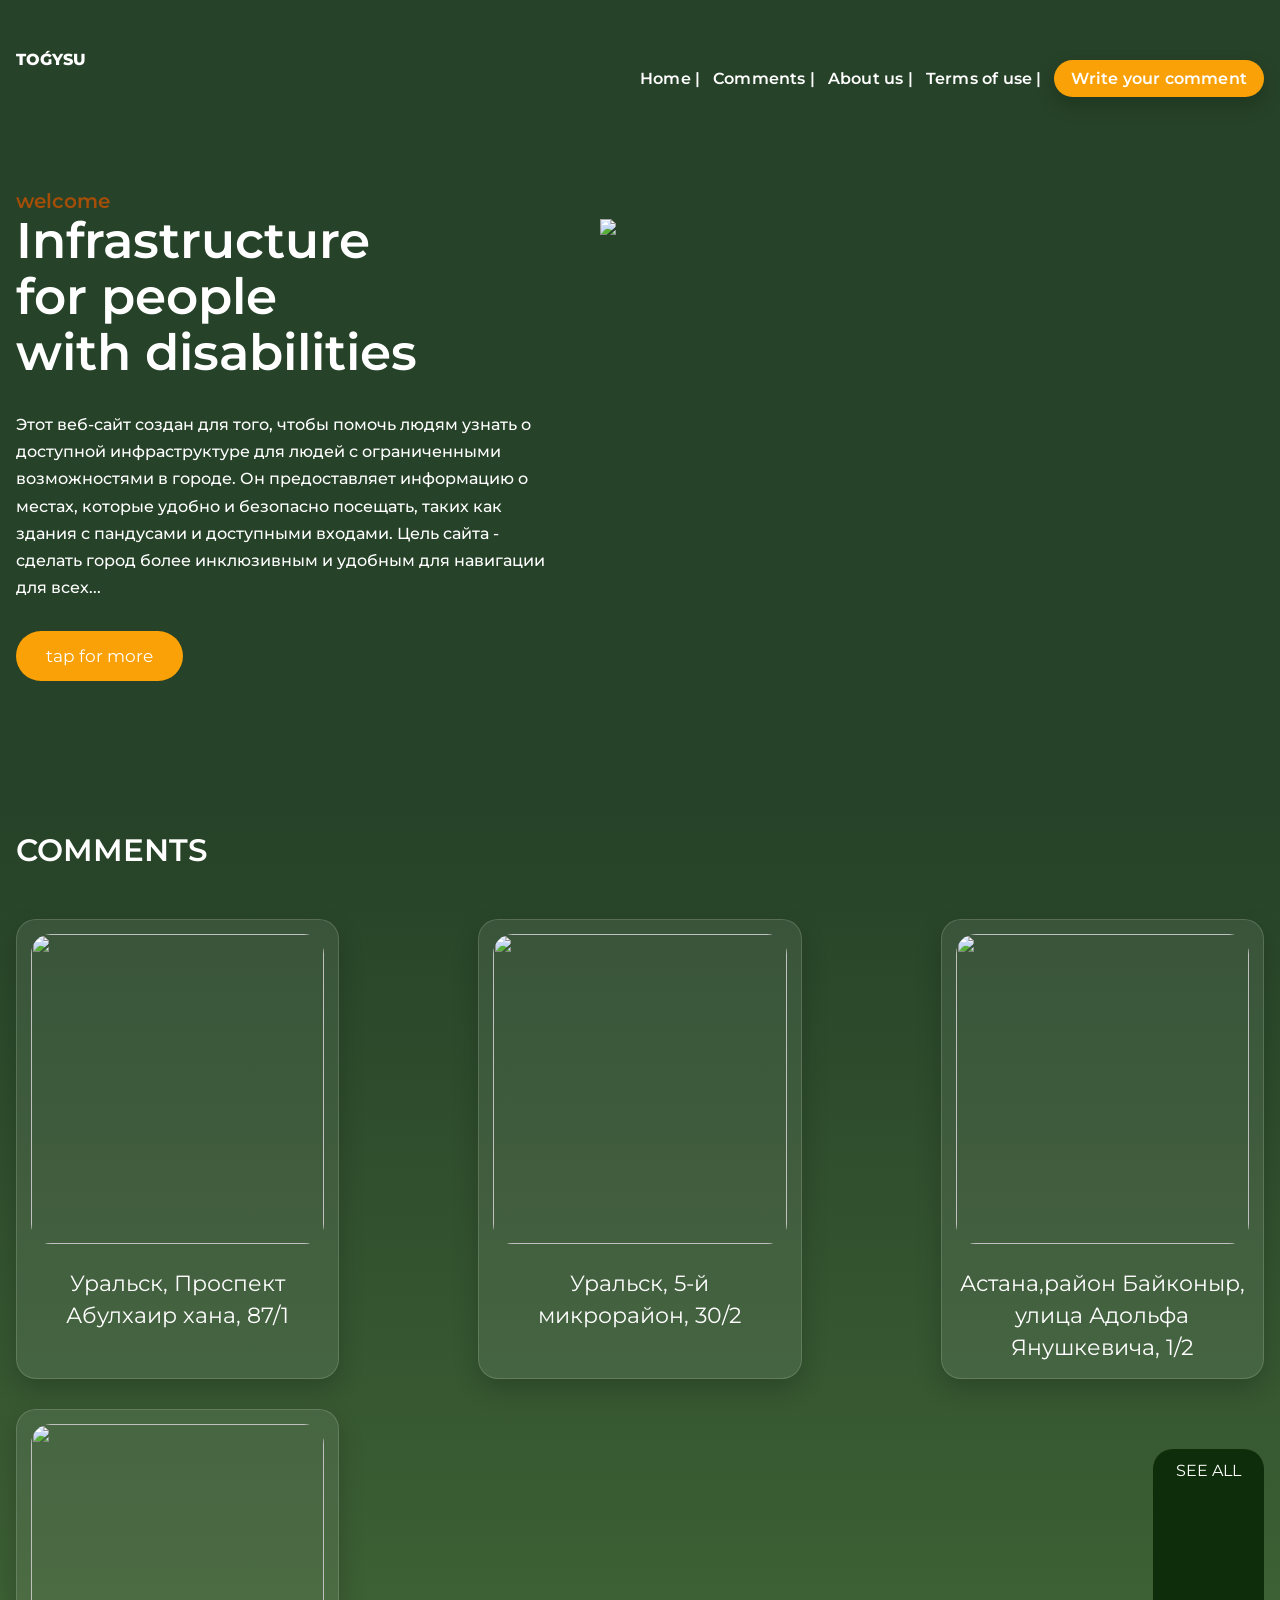
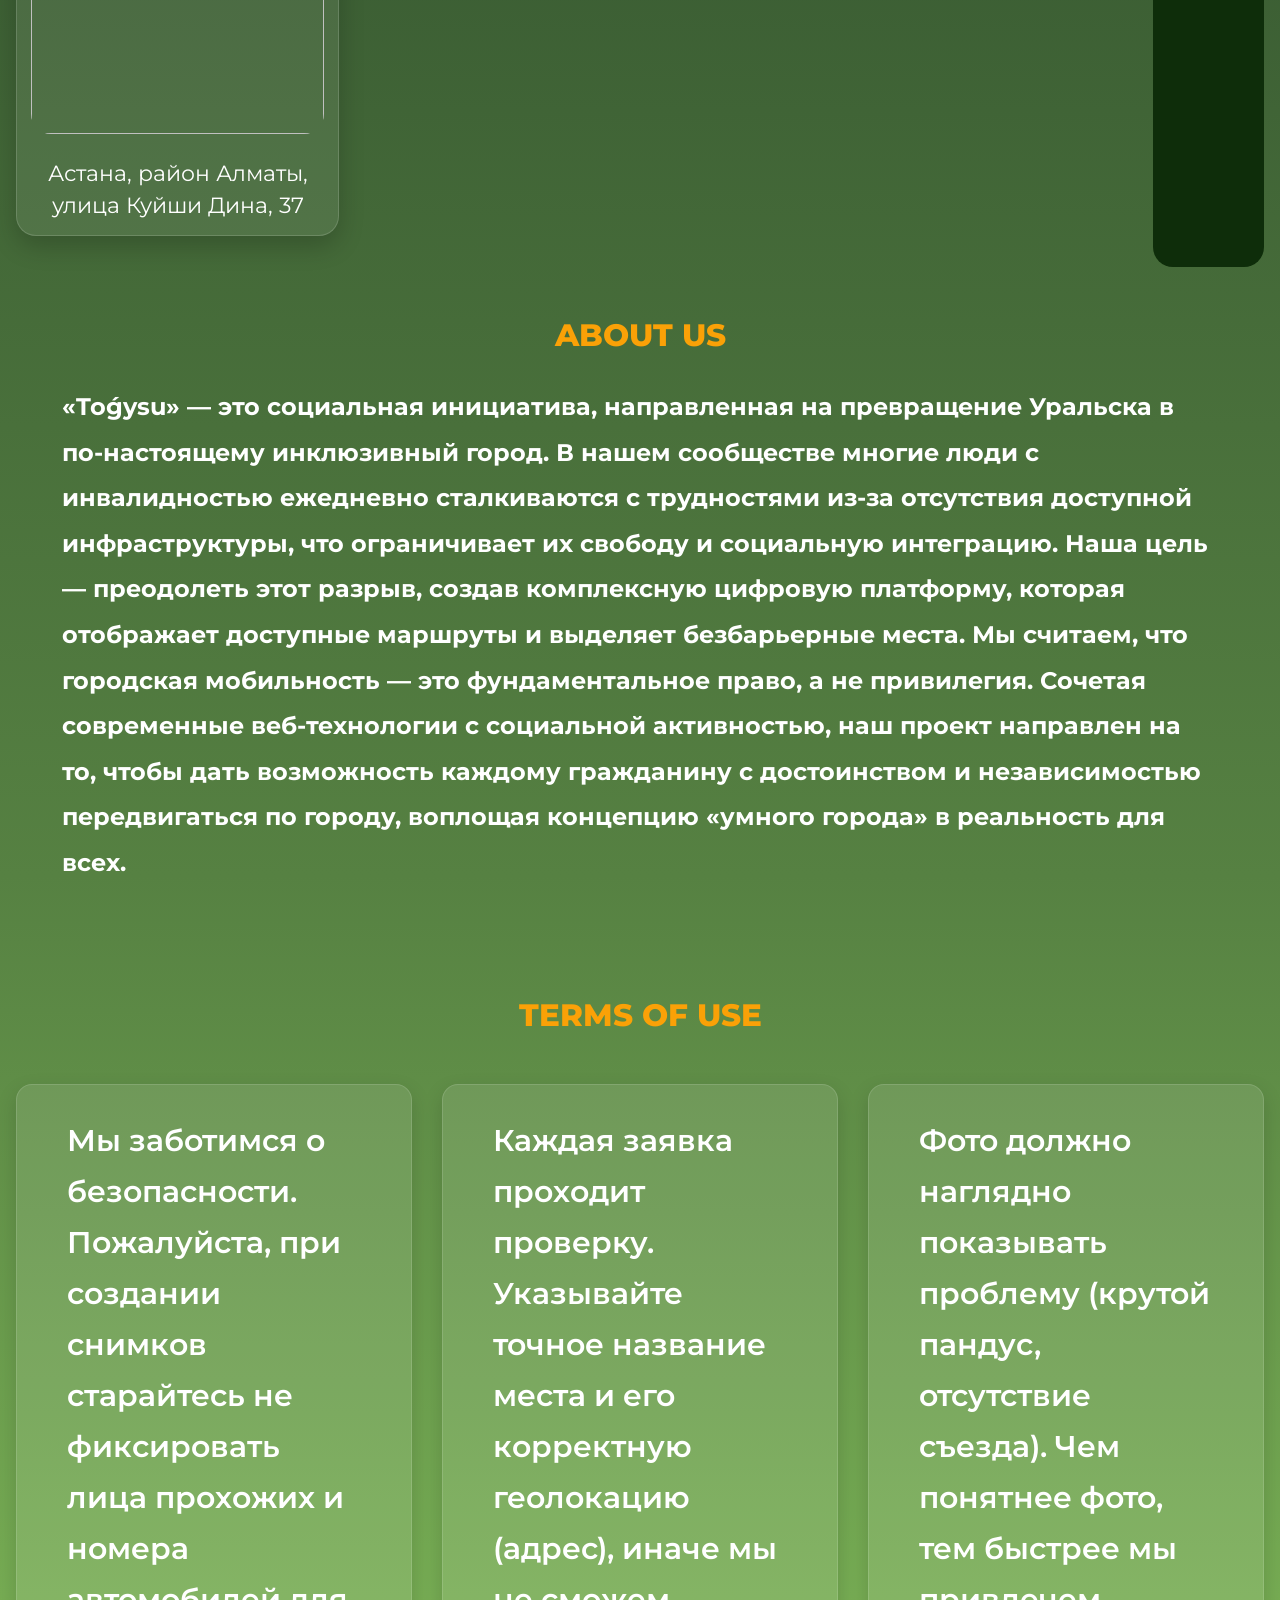
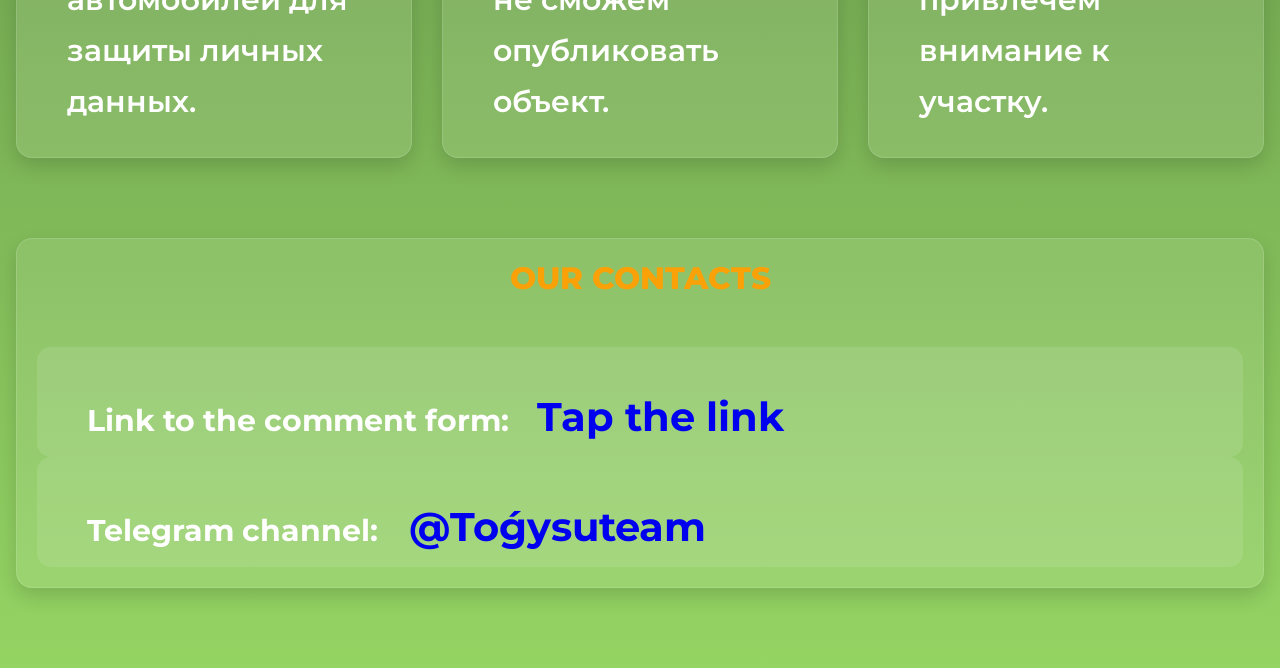
==== commit 8184a70f: "Update index.html" ====
--- a/index.html
+++ b/index.html
@@ -7,7 +7,7 @@
     <script src="https://cdn.jsdelivr.net/npm/@tensorflow/tfjs"></script>
 <script src="https://cdn.jsdelivr.net/npm/@tensorflow-models/coco-ssd"></script>
 
-    <link rel="stylesheet" href="css/main.css">
+    <link rel="stylesheet" href="main.css">
 </head>
 
 <body>
@@ -49,28 +49,28 @@
     <div id="comments" class="container container-trending" data-reveal>
     <div class="comments-head">
      <h3 data-reveal> Comments </h3>
-     <a href="more.html" class="see-all" data-reveal> SEE ALL</a>
+     
     </div>
 
-    <div class="games">
+   <div class="games">
         <div class="block" data-reveal>
             <img src="5359579179629877662.jpg" alt="">
             <span>Уральск, Проспект Абулхаир хана, 87/1</span>
         </div>
-        <div class="block" data-reveal>
+        <div class="block">
             <img src="5359579179629877660.jpg" alt="">
             <span>Уральск, 5-й микрорайон, 30/2</span>
         </div>
-        <div class="block" data-reveal>
+        <div class="block">
             <img src="5361835033892689414.jpg" alt="">
             <span>Астана,район Байконыр, улица Адольфа Янушкевича, 1/2 </span>
         </div>
-        <div class="block" data-reveal>
+        <div class="block">
             <img src="5361835033892689412.jpg" alt="">
             <span> Астана, район Алматы, улица Куйши Дина, 37 
 </span>
         </div>
-    </div>
+        <a href="more.html" class="see-all" data-reveal> SEE ALL</a>
 </div>
 <div id="about" class="container big-text" data-reveal>
     <h2> About us</h2>
--- a/main.css
+++ b/main.css
@@ -0,0 +1,512 @@
+@import url('https://fonts.googleapis.com/css2?family=Montserrat:ital,wght@0,100..900;1,100..900&family=Ubuntu:ital,wght@0,300;0,400;0,500;0,700;1,300;1,400;1,500;1,700&display=swap');
+ 
+
+* {
+    margin: 0;
+    padding: 0;
+  }
+  html {
+    scroll-behavior: smooth;
+}
+
+   body { 
+font-family: "Montserrat", sans-serif;
+font-weight: 400;
+color:#fff;
+font-size: 16px;
+} 
+a { text-decoration:none; }
+img {
+    max-width:100%;
+    height: auto;
+}
+
+html {
+    -webkit-text-size-adjust: 100%;
+    text-size-adjust: 100%;
+}
+
+body {
+    overflow-x: hidden;
+    background: linear-gradient(0deg, rgba(148, 212, 99, 1) 0%, rgba(86, 129, 66, 1) 36%, rgba(38, 66, 40, 1) 79%);
+}
+
+    .wrapper { 
+    background: transparent;
+ width: 100%;
+    }
+
+    .container {
+        width: 100%;
+        max-width: 1400px;
+        margin: 0 auto;
+        padding: 0 16px;
+        box-sizing: border-box;
+    }
+    header {
+        padding: 50px 0;
+    }
+ header .logo {
+    text-transform: uppercase;
+    font-size: 29;
+    font-weight: 800; }
+    header nav {
+        float: right;
+        width:50%;
+    }
+    header nav ul {
+        list-style: none;
+        display: flex;
+        justify-content: space-between;
+        z-index: 2;
+        position: relative;
+    }
+
+    header nav ul li {
+        display:inline-block;
+    }
+
+    header nav ul li a {
+        text-decoration: none;
+        color:#fff;
+        font-weight: 600;
+        letter-spacing: 0.2px;
+        transition: color 0.3s ease;
+    }
+    header nav ul li:not(.active):not(.btn) a:hover {
+border-bottom: 5px solid #faa107;
+    } 
+
+header nav ul li.btn a{
+   background:#faa107;
+   padding: 9px 17px;
+   border-radius: 999px;
+   transition: all 500ms ease; 
+   box-shadow: 0 8px 20px rgba(0, 0, 0, 0.18);
+}
+header nav ul li.btn a:hover 
+{ background:#a44e08; }
+
+.hero {
+    padding-bottom: 100px;
+    position:relative;
+    z-index: 1;
+}
+
+.hero--info {
+    width:530px;
+    padding-top: 70px;
+}
+
+.hero--info h2 {
+    color:#a44e08;
+    font-size:20px;
+    font-weight:600;
+}
+.hero--info h1 {
+    font-size:50px;
+    font-weight:600;
+    line-height: 1.12;
+    text-wrap: balance;
+}
+
+.toggle-input {
+    display: none;
+}
+
+
+.more-text {
+    display: block;
+    max-height: 0;
+    opacity: 0;
+    overflow: hidden;
+    transition: all 0.6s ease;
+}
+
+
+.toggle-input:checked ~ .text-content .more-text {
+    max-height: 500px; 
+    opacity: 1;
+    margin-top: 10px;
+}
+
+.toggle-input:checked ~ .btn {
+    display: none;
+}
+
+.hero--info p {
+    font-weight: 500;
+    line-height: 170%;
+    margin: 30px 0;
+    max-width: 65ch;
+}
+
+.hero--info .btn {
+    display: inline-block;
+    background: #faa107;
+    color: #fff;
+    border-radius: 50px;
+    padding: 15px 30px;
+    border: 0;
+    cursor: pointer; 
+    transition: transform 0.3s ease, box-shadow 0.3s ease, background-color 0.3s ease;
+    font-size: 17px;
+    text-align: center;
+}
+.hero--info .btn:hover {
+    cursor:pointer;
+    transform: translateY(-2px);
+    box-shadow: 0 12px 24px rgba(0, 0, 0, 0.25);
+}
+
+.hero img {
+    position:absolute;
+    top: 100px;
+    right: 180px;
+    width: 500px;
+    transition: all 500ms ease;
+}
+ .hero img:hover 
+{
+transform: scale(1.10);}
+
+.games .block img {
+     width: 100%;
+     max-width: 450px;
+     height: 310px;
+    border-radius: 20px;
+    margin: 0 auto;
+    object-fit: cover;
+    transition: transform 0.4s ease, filter 0.4s ease;
+}
+
+.container-trending {
+    padding-top: 50px ;
+}
+.container-trending h3 {
+    font-weight:600;
+    font-size: 31px;  
+    text-transform: uppercase;
+}
+.container-trending .see-all {
+    color: #fff;
+    background:#0e2d0a;
+    border-radius: 20px;
+    padding:12px 23px;
+    float: left;
+    display: block;
+    transition: all 500ms ease;
+    margin-top: 40px;
+ }
+    .container-trending .see-all:hover 
+{ background:#a44e08; 
+transform: scale(1.10);}
+.container-trending .games {
+    display: flex;
+    flex-wrap: wrap;
+    justify-content: space-between;
+    width:100%;
+    padding: 50px 0;
+}
+.container-trending .games .block {
+    width: 23.5%; 
+    margin-bottom: 30px;
+    background: rgba(255, 255, 255, 0.08);
+    backdrop-filter: blur(5px);
+    -webkit-backdrop-filter: blur(5px);
+    border: 1px solid rgba(255, 255, 255, 0.15);
+    border-radius: 20px;
+    padding: 14px;
+    box-shadow: 0 10px 26px rgba(0, 0, 0, 0.2);
+    transition: transform 0.3s ease, box-shadow 0.3s ease;
+}
+.container-trending .games .block:hover {
+    transform: translateY(-6px);
+    box-shadow: 0 16px 30px rgba(0, 0, 0, 0.24);
+}
+
+.container-trending .games .block:hover img {
+    transform: scale(1.03);
+    filter: saturate(1.05);
+}
+.container-trending .games span { 
+    display:block;
+    text-align: center;
+    margin-top: 20px;
+font-size: 22px;
+line-height: 1.45; }
+    .container-trending .games span img {
+        position:relative;
+        top: 5px;
+        margin-right: 7px;
+    }
+    .big-text h2 {
+        margin-top: 0;
+        text-align: center;
+          font-weight:800;
+    font-size: 31px;
+      text-transform: uppercase;
+      color:#faa107;
+    }
+    .big-text p {
+     font-weight:700;
+    line-height: 190%;
+    margin: 30px;
+font-size: 24px; }
+
+.banner {
+    padding: 80px 0;
+}
+ .banner h2 {
+       text-align: center;
+          font-weight:800;
+    font-size: 31px;
+      text-transform: uppercase;
+      margin-bottom: 50px;
+      color: #faa107;
+ }
+ .banner p {
+   font-weight:500;
+    line-height: 170%;
+    margin: 30px;
+font-size: 20px;
+ }
+ .banner img {
+    width: 100%;
+    height: auto;
+ }
+ .terms {
+    display: flex;
+    justify-content: space-between;
+    gap: 30px;
+    max-width: 1500px;
+    margin: 0 auto;
+ }
+ .rules { 
+    flex: 1;
+    background:rgba(255, 255, 255, 0.1) ;
+    padding: 20px;
+    border-radius: 16px;
+    line-height: 1.5;
+    border: 1px solid rgba(255, 255, 255, 0.13);
+    box-shadow: 0 8px 20px rgba(0, 0, 0, 0.15);
+ }
+ .rules span{
+    display: block;
+    font-weight:600;
+    line-height: 170%;
+    margin: 10px 30px;
+font-size: 30px;
+ }
+ .contacts {
+    margin-top: 80px;
+    text-align: left;
+    flex: 1;
+    background:rgba(255, 255, 255, 0.1) ;
+    padding: 20px;
+    border-radius: 16px;
+    border: 1px solid rgba(255, 255, 255, 0.13);
+    box-shadow: 0 8px 20px rgba(0, 0, 0, 0.15);
+ }
+.teg {
+    flex: 1;
+    background:rgba(255, 255, 255, 0.1) ;
+    padding: 20px;
+    border-radius: 14px;
+}
+ .teg p {
+    color: #fff;
+    font-size: 30px;
+    font-weight: 700;
+ margin-bottom: 0 ;
+ line-height: 1;
+
+ }
+ .teg span {
+    font-size: 40px;
+    font-weight: 700 ;
+    color: #fff;
+    margin: 5px 20px;
+    color:#faa107;
+ }
+ .form-link {
+    flex: 1;
+    background:rgba(255, 255, 255, 0.1) ;
+    padding: 20px;
+    border-radius: 14px;
+    margin-top: 20px;
+ }
+
+[data-reveal] {
+    opacity: 0;
+    transform: translateY(24px);
+    transition: opacity 0.7s ease, transform 0.7s ease;
+    will-change: opacity, transform;
+}
+
+[data-reveal].is-visible {
+    opacity: 1;
+    transform: translateY(0);
+}
+ .form-link p {
+color: #fff;
+    font-size: 30px;
+    font-weight: 700;
+ margin-bottom: 0;
+ line-height: 1;
+
+ }
+ .form-link span {
+     font-size: 40px;
+    font-weight: 700 ;
+    color: #fff;
+    margin: 5px 20px;
+    color:#faa107;
+ }
+ 
+@media (max-width: 768px) {
+.container {
+    padding-left: 20px;
+    padding-right: 10px;
+}
+    header {
+        padding: 50px 0;
+    }
+
+    header nav {
+        float: none;
+        width: 100%;
+    }
+
+     header nav ul {
+        flex-direction: row;
+        flex-wrap: wrap; 
+        justify-content: flex-start;
+        column-gap: 10px;
+        row-gap: 14px; 
+        margin-top: 10px;
+    }
+
+    .hero {
+        padding-bottom: 40px;
+    }
+
+    .hero--info {
+        width: auto;
+        padding-top: 30px;
+    }
+
+    .hero--info h2 {
+        font-size: 16px;
+    }
+
+    .hero--info h1 {
+        font-size: 32px;
+    }
+
+    .hero--info p {
+        margin: 16px 0;
+        font-size: 15px;
+        line-height: 1.6;
+    }
+
+    .hero--info .btn {
+        font-size: 15px;
+        padding: 12px 22px;
+    }
+
+    .hero img {
+        display: none;
+    }
+
+    .container-trending {
+        padding-top: 28px;
+    }
+
+    .container-trending h3 {
+        font-size: 22px;
+    }
+
+    .container-trending .see-all {
+        float: none;
+        margin-top: 12px;
+        width: fit-content;
+        margin-bottom: 20px;
+    }
+
+    .container-trending .games {
+        flex-direction: column;
+        align-items: center;
+        gap: 24px;
+        padding: 24px 0;
+    }
+
+    .container-trending .games .block {
+        width: 100%;
+        max-width: 450px;
+    }
+
+    .container-trending .games span {
+        font-size: 17px;
+        margin-top: 14px;
+    }
+
+    .big-text h2 {
+        font-size: 22px;
+    }
+
+    .big-text p {
+        font-size: 15px;
+        margin: 16px;
+        line-height: 1.8;
+    }
+
+    .banner {
+        padding: 40px 0;
+    }
+
+    .banner h2 {
+        font-size: 22px;
+        margin-bottom: 20px;
+    }
+
+    .banner p {
+        font-size: 16px;
+        margin: 16px;
+    }
+
+    .terms {
+        flex-direction: column;
+        gap: 20px;
+    }
+
+    .rules span {
+        font-size: 15px;
+        margin: 10px 0;
+    }
+
+    .contacts {
+        margin-top: 40px;
+    }
+
+    .teg p {
+        font-size: 15px;
+        line-height: 1.4;
+        margin-bottom: 8px;
+    }
+
+    .teg span {
+        font-size: 18px;
+        margin: 5px 0;
+    }
+
+    .form-link p {
+        font-size: 15px;
+        line-height: 1.5;
+    }
+
+    .form-link span {
+        font-size: 18px;
+        margin: 5px 0;
+    }
+}
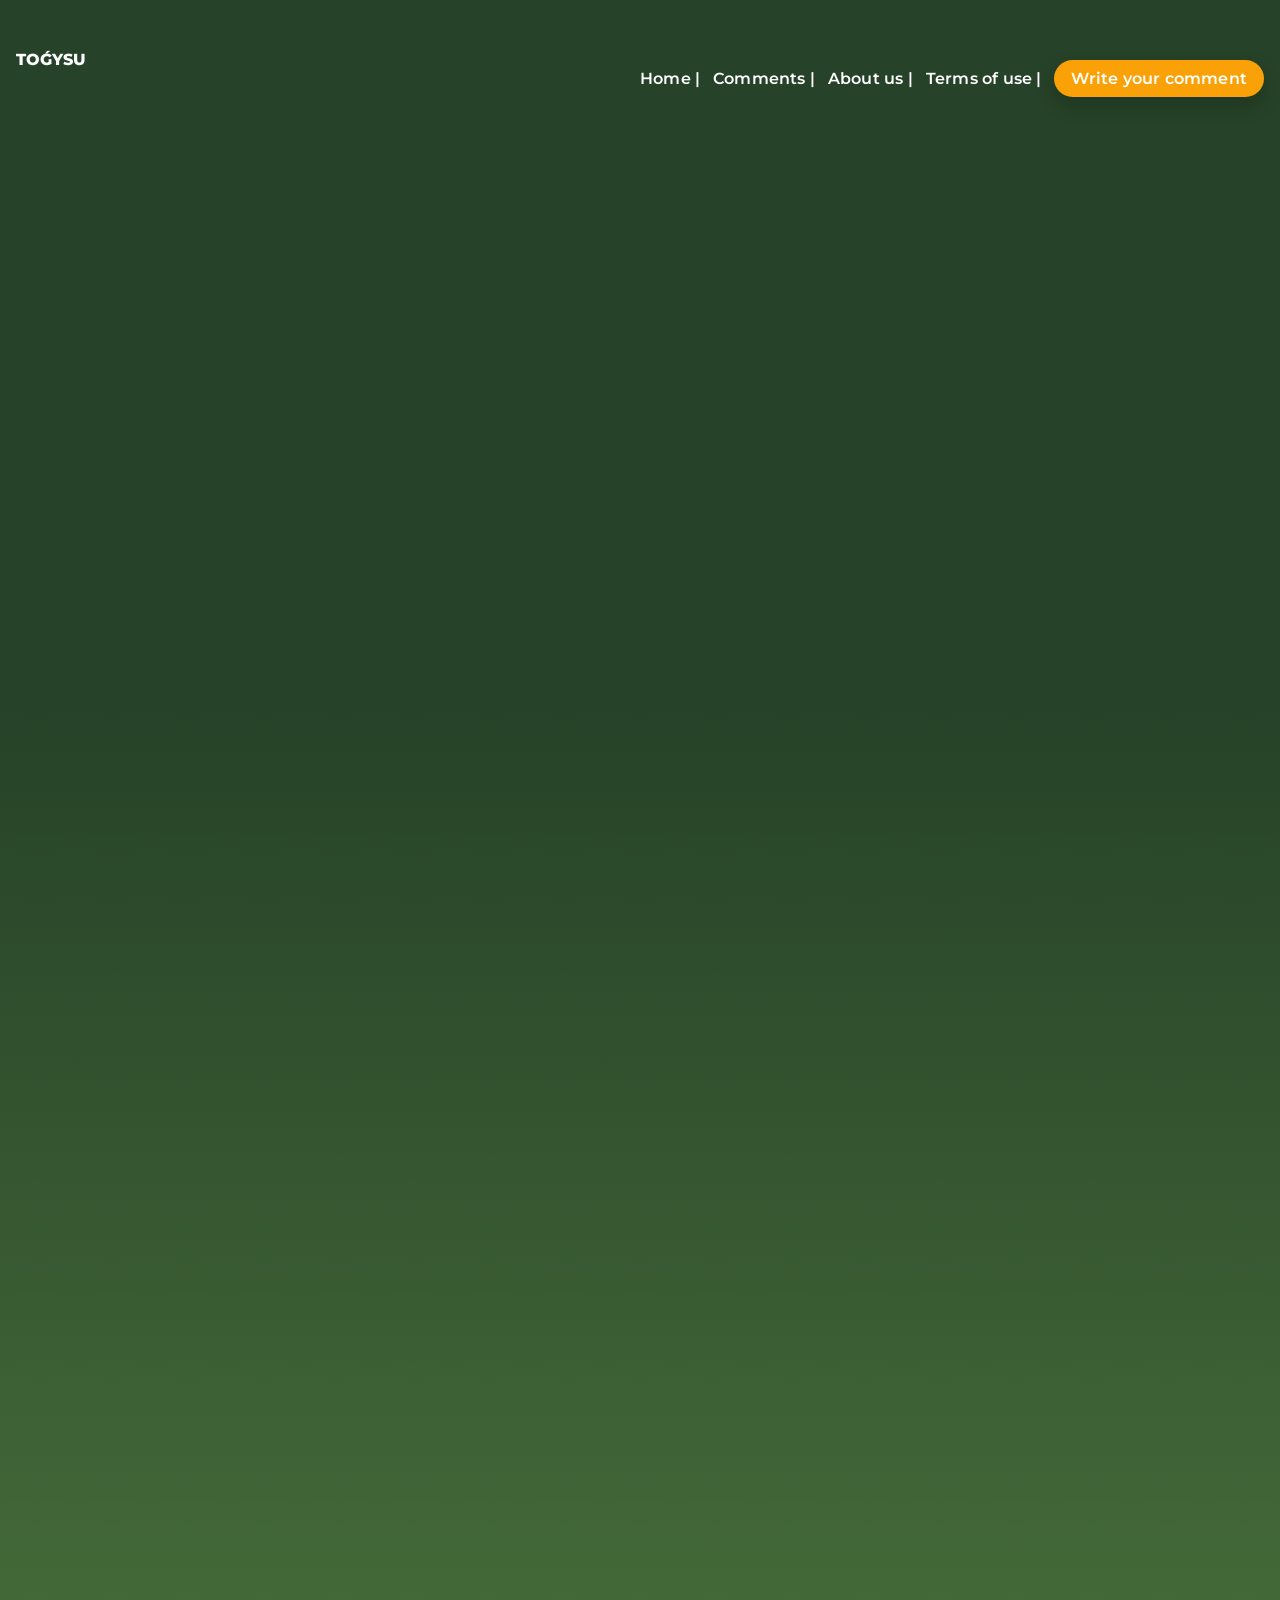
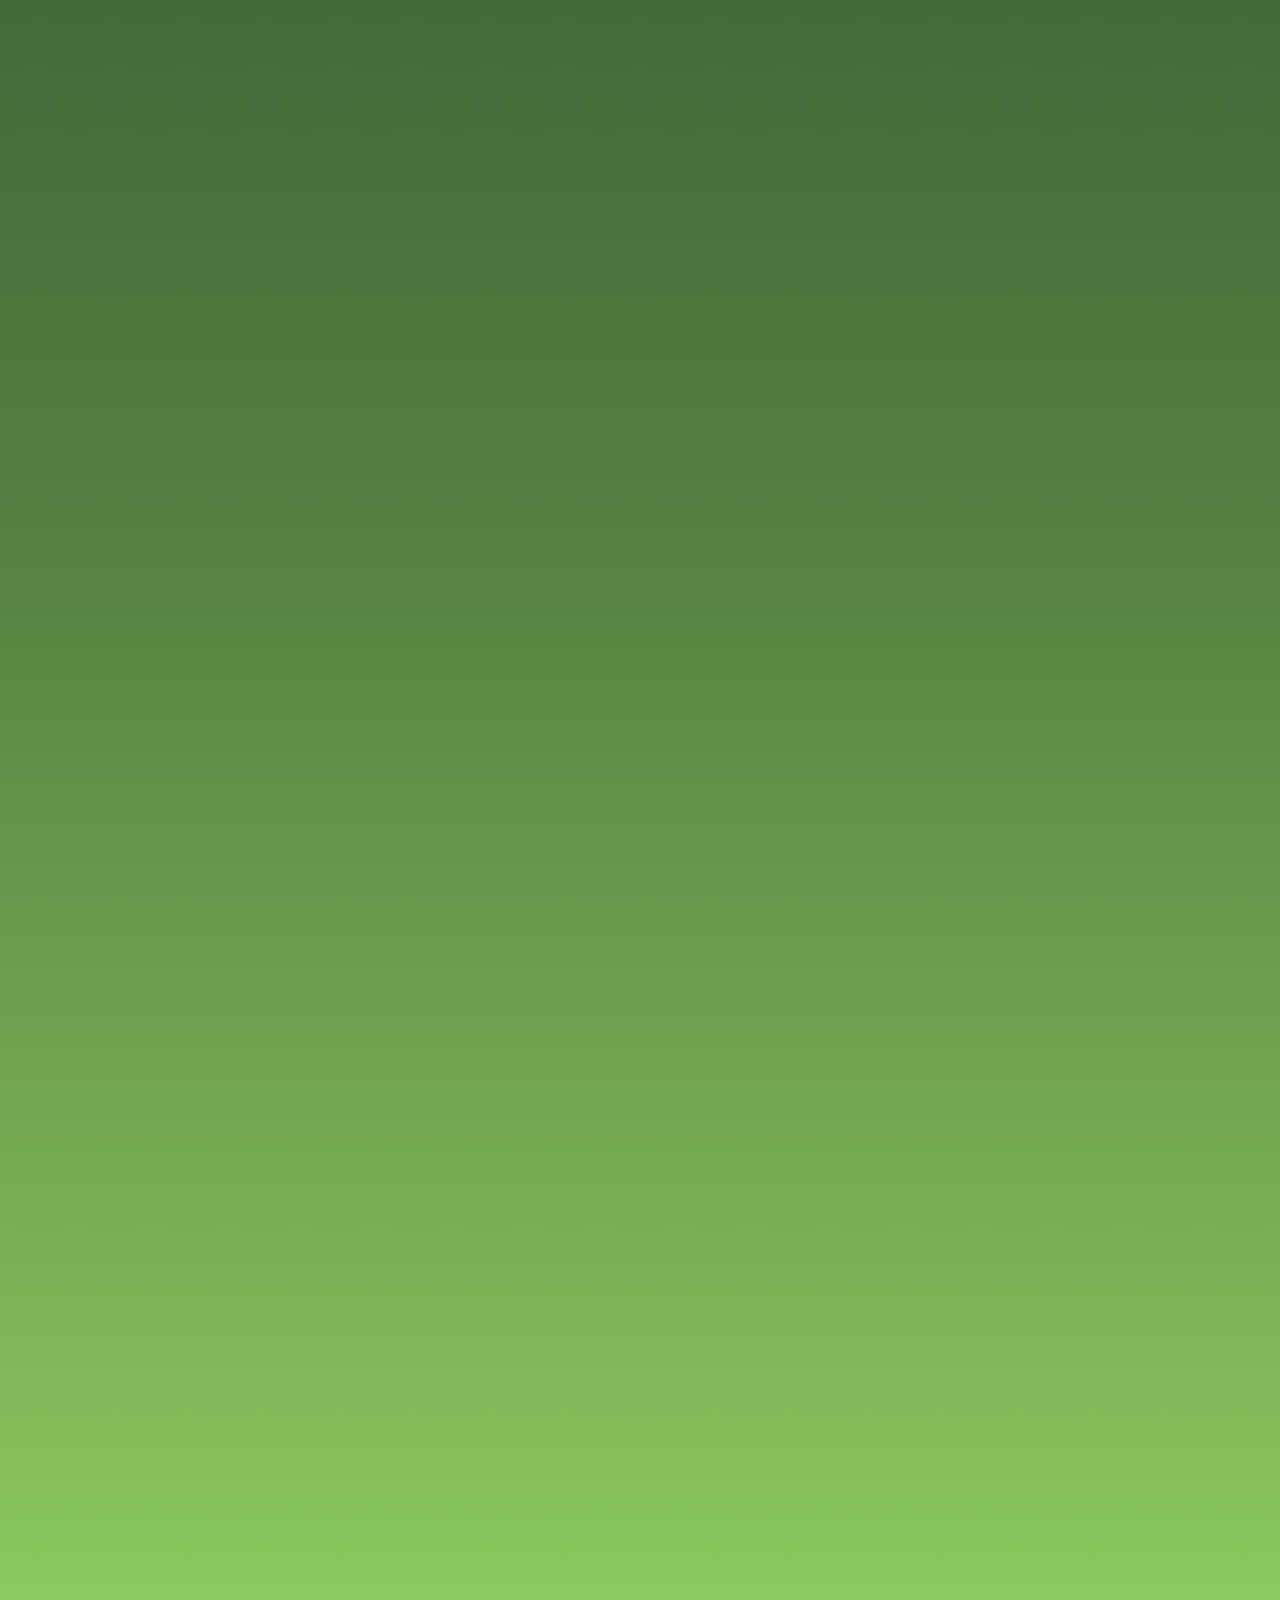
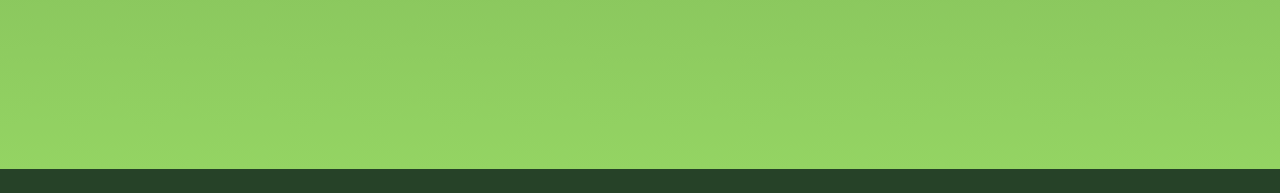
==== commit f7cdb79d: "Update index.html" ====
--- a/index.html
+++ b/index.html
@@ -15,7 +15,7 @@
    <header class="site-header">
     <div class="container header-inner">
     <section class="id"><span class="logo"> Toǵysu</span></section>
-    <nav aria-label="Основная навигация">
+    <nav aria-label="main navigation">
         <ul>
             <li><a href="#home">Home |</a></li>
             <li><a href="#comments">Comments |</a></li>
@@ -34,103 +34,50 @@
     <input type="checkbox" id="text-toggle" class="toggle-input">
     
     <p class="text-content">
-        Этот веб-сайт создан для того, чтобы помочь людям узнать о доступной инфраструктуре для людей с ограниченными возможностями в городе. Он предоставляет информацию о местах, которые удобно и безопасно посещать, таких как здания с пандусами и доступными входами. Цель сайта - сделать город более инклюзивным и удобным для навигации для всех...
+        This website is designed to help people learn about accessible infrastructure for people with disabilities in the city. It provides information about places that are convenient and safe to visit, such as buildings with ramps and accessible entrances. The site's goal is to make the city more inclusive and easy to navigate for everyone...
         <span class="more-text"> 
-            С помощью Toǵysu пользователи могут не только находить доступные локации, но и активно участвовать в жизни города. Вы можете отправлять отчеты о недоступных объектах, добавлять фотографии и помогать нам обновлять карту в реальном времени. Это интерактивный инструмент, который делает проблемы инфраструктуры видимыми для общества и властей, ускоряя путь к созданию по-настоящему "умного" и инклюзивного города.
+      With the help of Toǵysu, users can not only find available locations but also actively participate in the life of the city. You can submit reports on unavailable units, add photos, and help us update the map in real time. It is an interactive tool that makes infrastructure issues visible to society and authorities, accelerating the path to a truly smart and inclusive city.
         </span> 
     </p>
-    
-    <label for="text-toggle" class="btn">tap for more</label>
-</div>
-    <img src="C:\Users\Admin\Downloads\5300894837686443917 (1).webp"> 
-</div>
 
-
-    <div id="comments" class="container container-trending" data-reveal>
-    <div class="comments-head">
-     <h3 data-reveal> Comments </h3>
-     
-    </div>
-
+	@@ -55,40 +55,40 @@ <h3 data-reveal> Comments </h3>
    <div class="games">
         <div class="block" data-reveal>
             <img src="5359579179629877662.jpg" alt="">
-            <span>Уральск, Проспект Абулхаир хана, 87/1</span>
+            <span> Uralsk, Abulkhair Khan Avenue, 87/1</span>
         </div>
         <div class="block">
             <img src="5359579179629877660.jpg" alt="">
-            <span>Уральск, 5-й микрорайон, 30/2</span>
+            <span> </span>Uralsk, 5th microdistrict, 30/2</span>
         </div>
         <div class="block">
             <img src="5361835033892689414.jpg" alt="">
-            <span>Астана,район Байконыр, улица Адольфа Янушкевича, 1/2 </span>
+            <span>Astana, Baikonyr District, Adolf Yanushkevich Street, 1/2 </span>
         </div>
         <div class="block">
             <img src="5361835033892689412.jpg" alt="">
-            <span> Астана, район Алматы, улица Куйши Дина, 37 
+            <span> Astana, Almaty District, Kuishi Dina Street, 37
 </span>
         </div>
         <a href="more.html" class="see-all" data-reveal> SEE ALL</a>
 </div>
 <div id="about" class="container big-text" data-reveal>
     <h2> About us</h2>
-    <p><b> «Toǵysu»</b>  — это социальная инициатива, направленная на превращение Уральска в по-настоящему инклюзивный город. В нашем сообществе многие люди с инвалидностью ежедневно сталкиваются с трудностями из-за отсутствия доступной инфраструктуры, что ограничивает их свободу и социальную интеграцию. Наша цель — преодолеть этот разрыв, создав комплексную цифровую платформу, которая отображает доступные маршруты и выделяет безбарьерные места. Мы считаем, что городская мобильность — это фундаментальное право, а не привилегия. Сочетая современные веб-технологии с социальной активностью, наш проект направлен на то, чтобы дать возможность каждому гражданину с достоинством и независимостью передвигаться по городу, воплощая концепцию «умного города» в реальность для всех.</p>
+    <p><b> «Toǵysu»</b> is a social initiative aimed at turning Uralsk into a truly inclusive city. In our community, many people with disabilities face difficulties on a daily basis due to the lack of accessible infrastructure, which limits their freedom and social inclusion. Our goal is to bridge this gap by creating a comprehensive digital platform that displays accessible routes and highlights barrier-free spaces. We believe that urban mobility is a fundamental right, not a privilege. Combining modern web technologies with social activity, our project aims to empower every citizen to move around the city with dignity and independence, making the concept of a "smart city" a reality for everyone.</p>
 </div>
 <div class="container banner" data-reveal>
     <h2 data-reveal>Terms of use</h2>
  <div id="terms" class="terms">
     <div class="rules" data-reveal> 
-        <span>Мы заботимся о безопасности. Пожалуйста, при создании снимков старайтесь не фиксировать лица прохожих и номера автомобилей для защиты личных данных.</span>
+        <span>We care about safety. Please try not to capture the faces of passers-by and car license plates when taking pictures to protect personal data.</span>
     </div>
 
     <div class="rules" data-reveal> 
-        <span>Каждая заявка проходит проверку. Указывайте точное название места и его корректную геолокацию (адрес), иначе мы не сможем опубликовать объект.</span> 
+        <span>Each application is checked. Specify the exact name of the place and its correct geolocation (address), otherwise we will not be able to publish the place.</span> 
     </div>
 
     <div class="rules" data-reveal> 
-        <span>Фото должно наглядно показывать проблему (крутой пандус, отсутствие съезда). Чем понятнее фото, тем быстрее мы привлечем внимание к участку.</span> 
+        <span>The photo should clearly show the problem (steep ramp, lack of exit). The clearer the photo, the faster we will draw attention to the site.</span> 
     </div>
 
 </div>
-<div id="form" class="contacts" data-reveal> 
-    <h2 data-reveal>our contacts</h2>
-   <div class="teg" data-reveal>  <p> Link to the comment form: <span><a href="https://dnxx6fyv.forms.app/bezymyannaya-forma"> Tap the link </a></span>  </p>
-   </div>
-    <div class="teg" data-reveal><p> Telegram channel:<span><a href="https://t.me/Togysuteam"> @Toǵysuteam </a> </span>  </p>
-   </div>
-</div>
-</div>
-<script 
-src="https://bot.jaicp.com/chatwidget/TwPglVoL:10b509827405f76565b2442eabb01452f3006299/justwidget.js" async>
-
-</script>
-<script>
-document.addEventListener("DOMContentLoaded", function () {
-    var bar = document.querySelector(".site-header");
-    if (bar) {
-        var onScroll = function () {
-            bar.classList.toggle("is-scrolled", window.scrollY > 12);
-        };
-        onScroll();
-        window.addEventListener("scroll", onScroll, { passive: true });
-    }
-
-    var items = document.querySelectorAll("[data-reveal]");
-    if (!("IntersectionObserver" in window)) {
-        items.forEach(function (el) { el.classList.add("is-visible"); });
-        return;
-    }
-
-    var observer = new IntersectionObserver(function (entries) {
-        entries.forEach(function (entry) {
-            if (entry.isIntersecting) {
-                entry.target.classList.add("is-visible");
-                observer.unobserve(entry.target);
-            }
-        });
-    }, { threshold: 0.12, rootMargin: "0px 0px -32px 0px" });
-
-    items.forEach(function (el) { observer.observe(el); });
-});
-</script>
-</body>
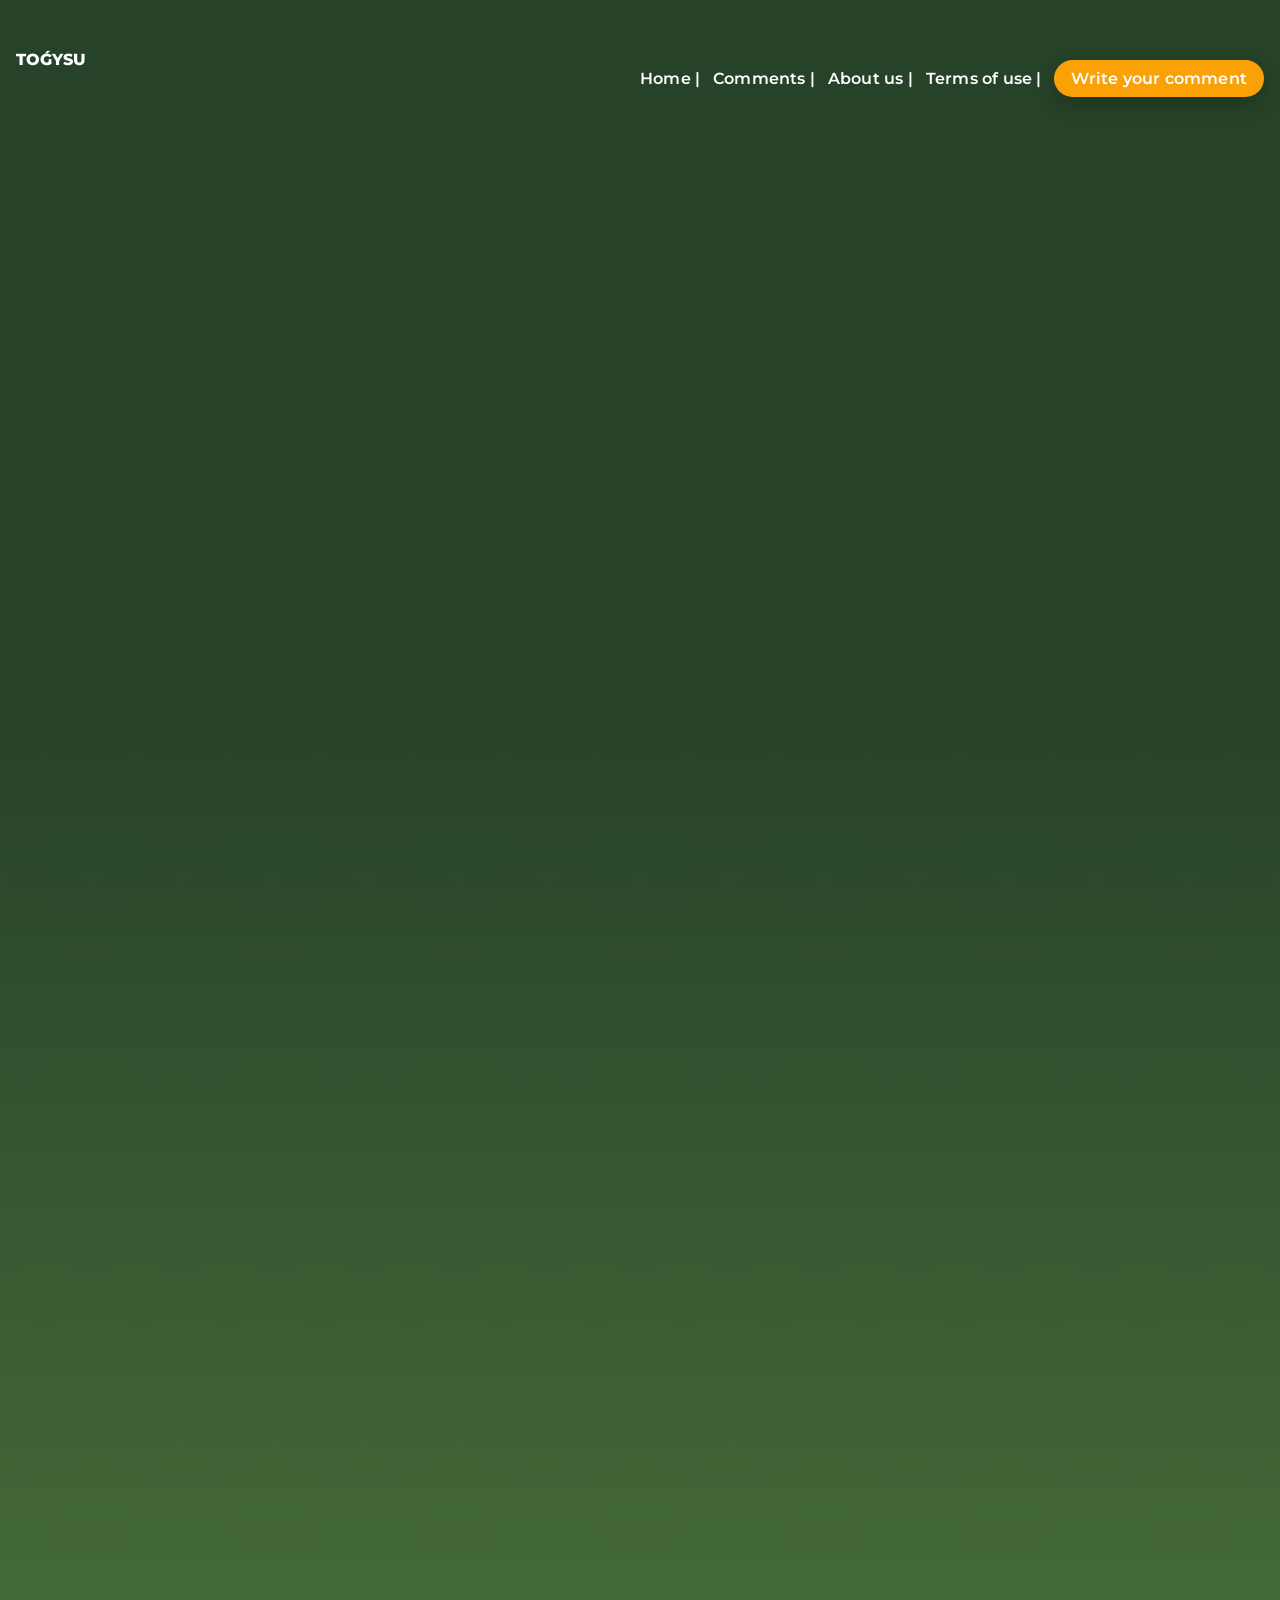
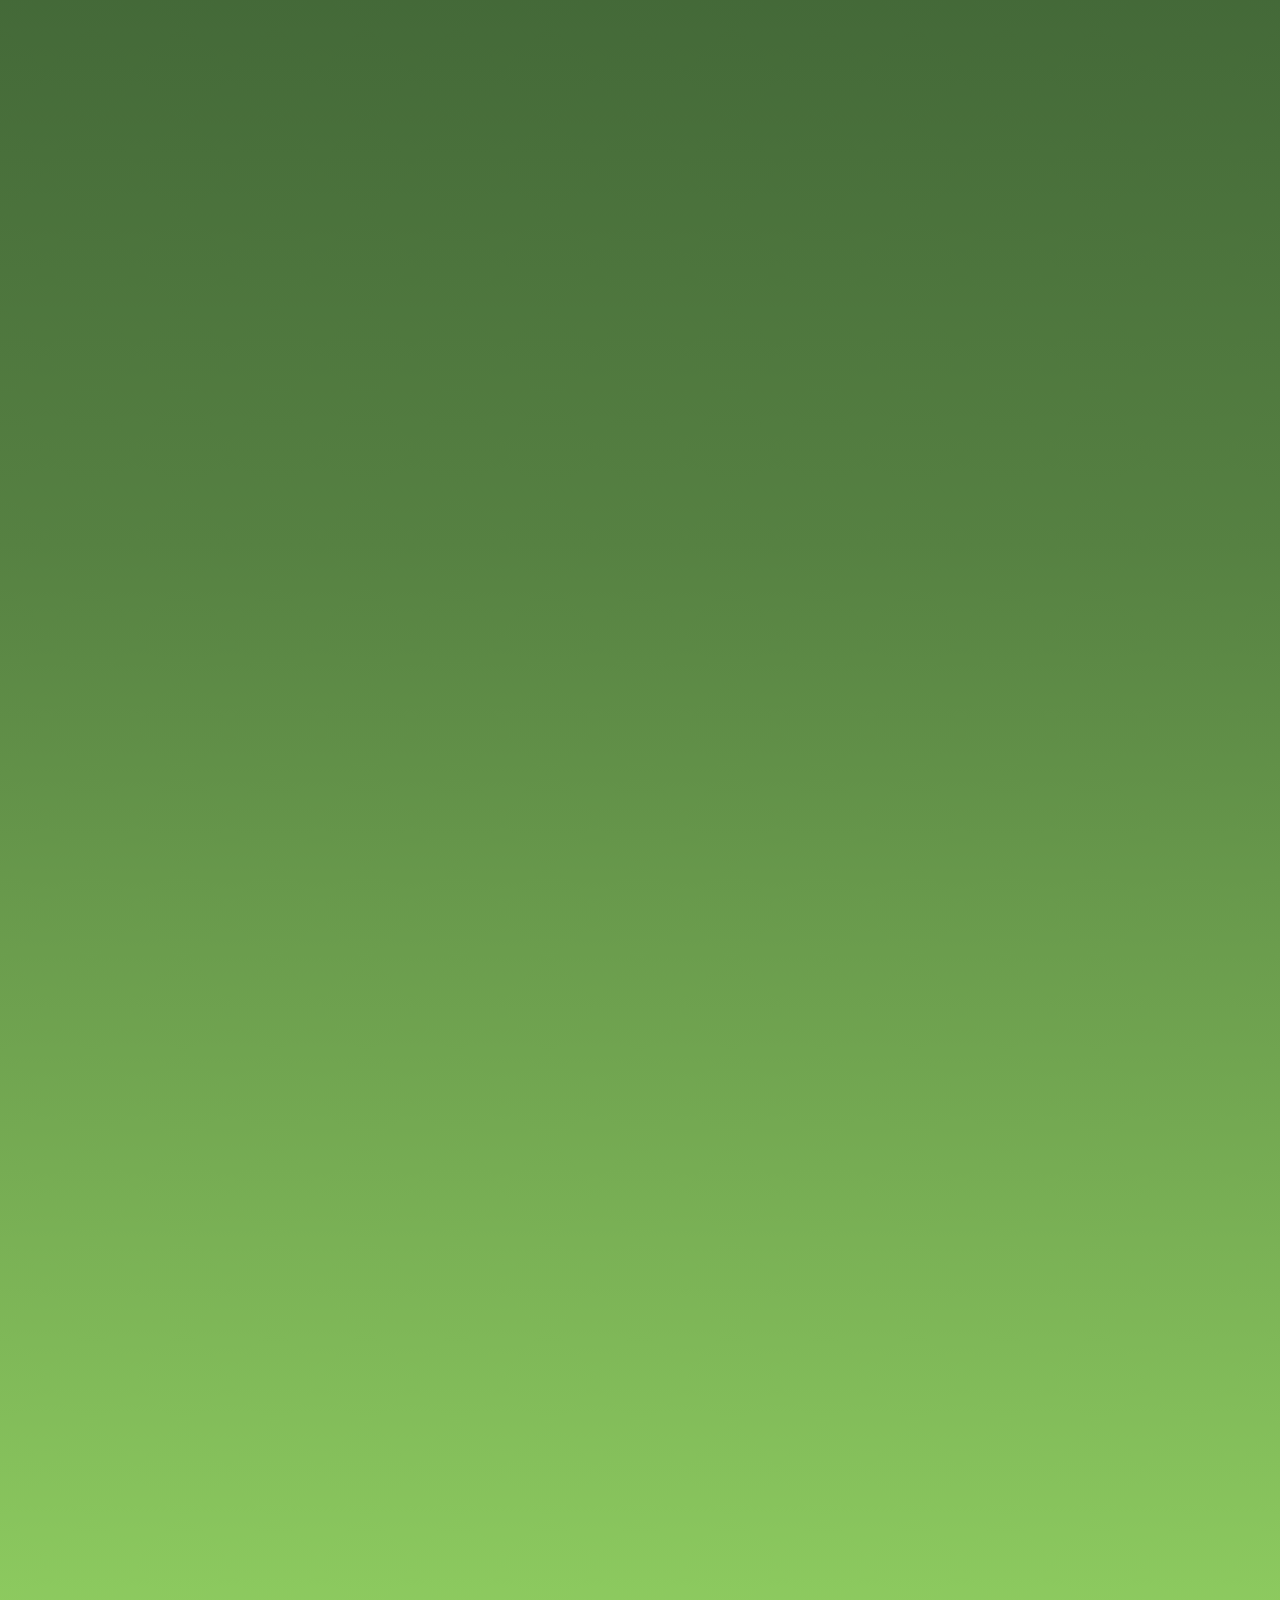
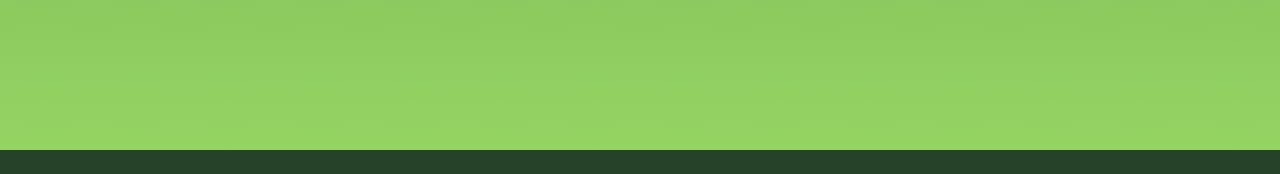
==== commit d1c5d391: "Update index.html" ====
--- a/index.html
+++ b/index.html
@@ -40,7 +40,7 @@
         </span> 
     </p>
 
-	@@ -55,40 +55,40 @@ <h3 data-reveal> Comments </h3>
+	<h3 data-reveal> Comments </h3>
    <div class="games">
         <div class="block" data-reveal>
             <img src="5359579179629877662.jpg" alt="">
